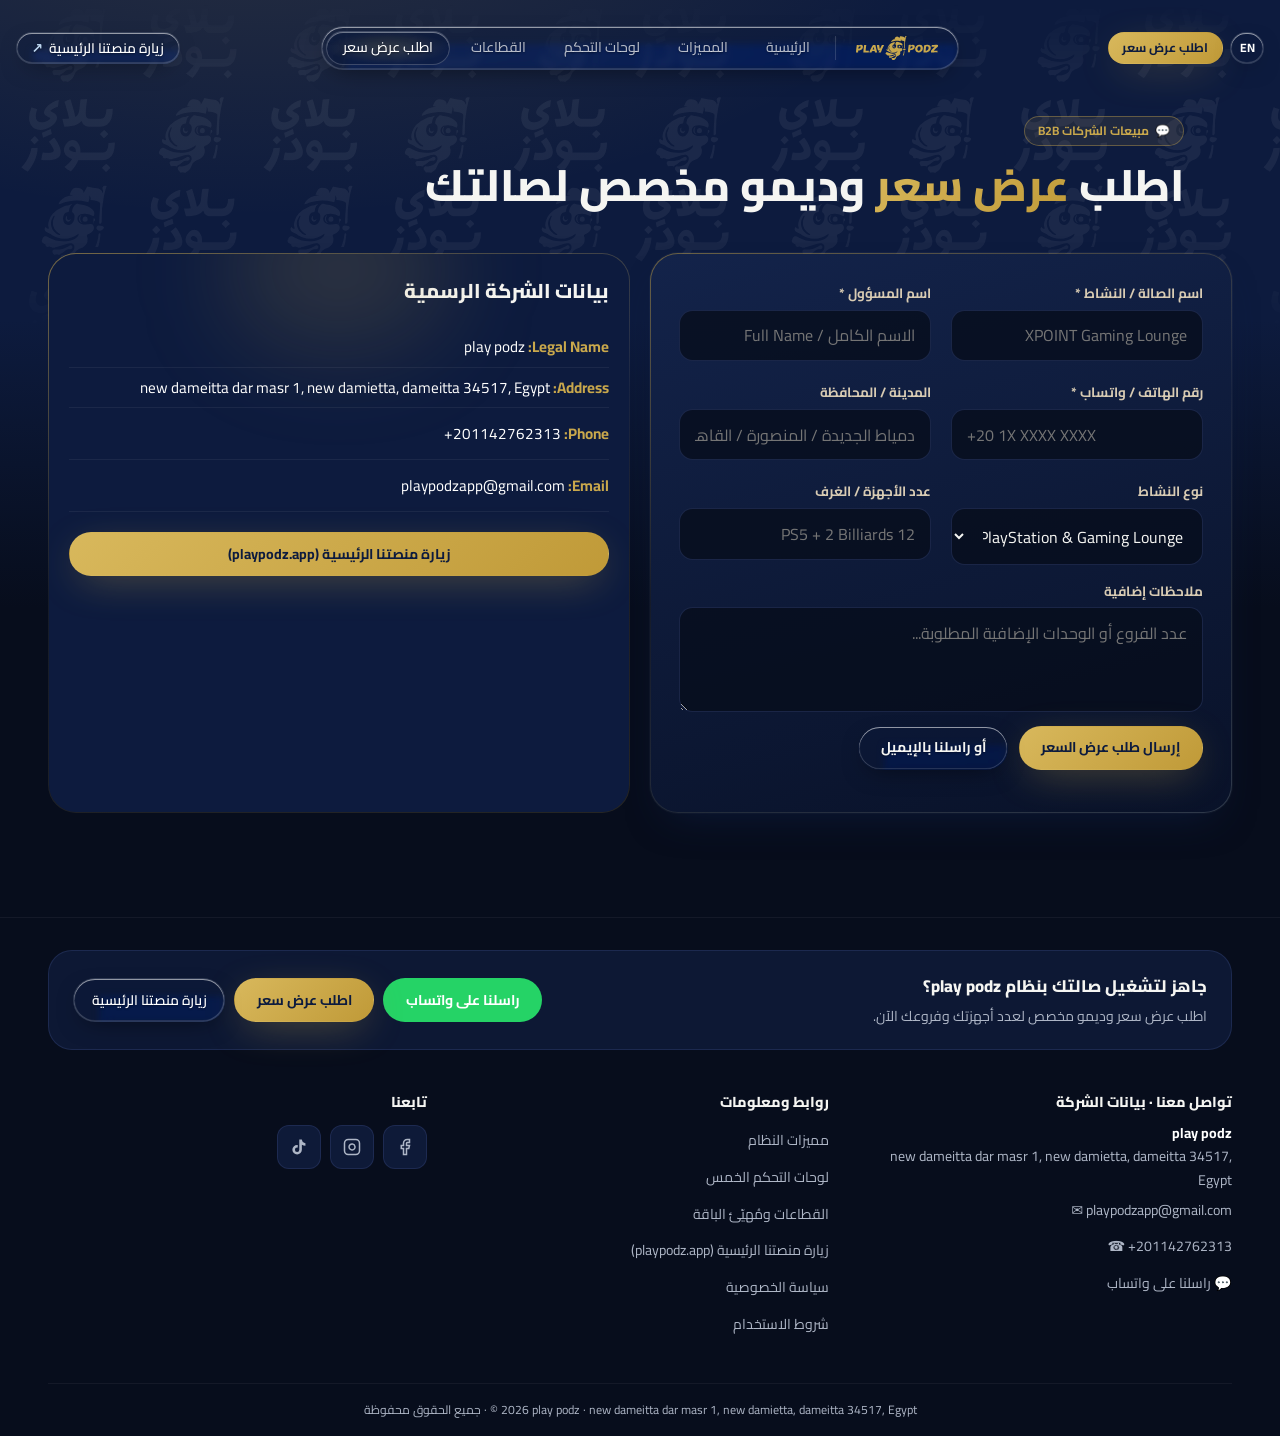
==== contact/index.html @ 7ade6d9e "Initial commit: play podz B2B landing site" ====
<!DOCTYPE html>
<html lang="ar" dir="rtl" data-title-ar="اطلب عرض سعر وتواصل معنا — play podz" data-title-en="Request a Quote & Contact — play podz">
  <head>
    <meta charset="utf-8" />
    <meta name="viewport" content="width=device-width, initial-scale=1" />
    <title>اطلب عرض سعر — play podz | Request a Quote</title>
    <meta name="theme-color" content="#0d1b3e" />
    <link rel="icon" type="image/png" href="../assets/brand/logo-icon.png" />
    <link rel="stylesheet" href="../assets/css/styles.css" />
  </head>
  <body>
    
    <header class="floating-header">
      <div dir="ltr" class="header-bar">
        <div class="header-start">
          <a href="https://playpodz.app/" target="_blank" rel="noopener noreferrer" class="lg header-action-pill">
            <span style="color:#bed7f1">↗</span>
            <span class="header-mobile-only" data-lang="ar">المنصة</span>
            <span class="header-mobile-only" data-lang="en">App</span>
            <span class="header-mobile-hide" data-lang="ar">زيارة منصتنا الرئيسية</span>
            <span class="header-mobile-hide" data-lang="en">Visit Our Main Platform</span>
          </a>
        </div>

        <a href="../" class="header-center-logo" aria-label="play podz home">
          <img src="../assets/brand/logo-centered-gold.svg" alt="play podz" class="logo-morph-box size-top" style="width:auto" />
        </a>

        <nav class="lg header-capsule-nav" dir="rtl" aria-label="Primary Navigation">
          <a href="../" class="header-capsule-logo" aria-label="play podz home">
            <img src="../assets/brand/logo-centered-gold.svg" alt="play podz" style="height:1.5rem;width:auto" />
          </a>
          <span aria-hidden="true" class="header-capsule-divider"></span>
          <a href="../" class="header-nav-item "><span data-lang="ar">الرئيسية</span><span data-lang="en">Overview</span></a>
<a href="../features/" class="header-nav-item "><span data-lang="ar">المميزات</span><span data-lang="en">Features</span></a>
<a href="../panels/" class="header-nav-item "><span data-lang="ar">لوحات التحكم</span><span data-lang="en">Panels</span></a>
<a href="../venues/" class="header-nav-item "><span data-lang="ar">القطاعات</span><span data-lang="en">Venues</span></a>
<a href="../contact/" class="header-nav-item lg-pill is-active"><span data-lang="ar">اطلب عرض سعر</span><span data-lang="en">Request Quote</span></a>
        </nav>

        <div class="header-end">
          <a href="../contact/" class="btn btn-primary" style="height:2rem;padding-inline:0.85rem;font-size:0.78rem;">
            <span class="header-mobile-only" data-lang="ar">عرض سعر</span>
            <span class="header-mobile-only" data-lang="en">Quote</span>
            <span class="header-mobile-hide" data-lang="ar">اطلب عرض سعر</span>
            <span class="header-mobile-hide" data-lang="en">Request a Quote</span>
          </a>
          <div class="lg header-right-capsule">
            <button type="button" class="lang-circle" data-lang-toggle aria-label="Toggle language">EN</button>
          </div>
        </div>
      </div>

      <nav class="tablet-nav-row" aria-label="Tablet Navigation">
        <div class="lg tablet-nav-inner">
          <a href="../" class="header-nav-item "><span data-lang="ar">الرئيسية</span><span data-lang="en">Overview</span></a>
<a href="../features/" class="header-nav-item "><span data-lang="ar">المميزات</span><span data-lang="en">Features</span></a>
<a href="../panels/" class="header-nav-item "><span data-lang="ar">لوحات التحكم</span><span data-lang="en">Panels</span></a>
<a href="../venues/" class="header-nav-item "><span data-lang="ar">القطاعات</span><span data-lang="en">Venues</span></a>
<a href="../contact/" class="header-nav-item lg-pill is-active"><span data-lang="ar">اطلب عرض سعر</span><span data-lang="en">Request Quote</span></a>
        </div>
      </nav>
    </header>
    
    <nav class="phone-tab-bar-wrap" aria-label="Mobile Navigation">
      <div class="lg phone-tab-bar">
        <span aria-hidden="true" class="lg-pill phone-tab-lens" style="width:calc((100% - 0.5rem) / 5);inset-inline-start:calc(0.25rem + (100% - 0.5rem) * 4 / 5);"></span>
        <a href="../" class="phone-tab-link ">
          <span class="phone-tab-icon" aria-hidden="true">🧭</span>
          <span class="phone-tab-label"><span data-lang="ar">الرئيسية</span><span data-lang="en">Overview</span></span>
        </a>
<a href="../features/" class="phone-tab-link ">
          <span class="phone-tab-icon" aria-hidden="true">⚙️</span>
          <span class="phone-tab-label"><span data-lang="ar">المميزات</span><span data-lang="en">Features</span></span>
        </a>
<a href="../panels/" class="phone-tab-link ">
          <span class="phone-tab-icon" aria-hidden="true">🖥️</span>
          <span class="phone-tab-label"><span data-lang="ar">لوحات التحكم</span><span data-lang="en">Panels</span></span>
        </a>
<a href="../venues/" class="phone-tab-link ">
          <span class="phone-tab-icon" aria-hidden="true">🎯</span>
          <span class="phone-tab-label"><span data-lang="ar">القطاعات</span><span data-lang="en">Venues</span></span>
        </a>
<a href="../contact/" class="phone-tab-link is-active">
          <span class="phone-tab-icon" aria-hidden="true">💬</span>
          <span class="phone-tab-label"><span data-lang="ar">اطلب عرض سعر</span><span data-lang="en">Request Quote</span></span>
        </a>
      </div>
    </nav>
    
    <main>
      <section class="hero-section" style="padding-bottom:1.5rem;">
        <div aria-hidden="true" class="hero-pattern-mask">
          <div class="hero-pattern"><div class="hero-pattern__tiles hero-pattern__base"></div></div>
        </div>
        <div class="container" style="position:relative;z-index:2;">
          <span class="kicker-pill"><span>💬</span><span data-lang="ar">مبيعات الشركات B2B</span><span data-lang="en">B2B SALES &amp; DEMOS</span></span>
          <h1 class="section-heading" style="font-size:clamp(1.85rem,4vw,2.75rem);">
            <span data-lang="ar">اطلب <span class="text-gradient">عرض سعر</span> وديمو مخصص لصالتك</span>
            <span data-lang="en">Request a <span class="text-gradient">Custom Quote</span> &amp; Live Demo</span>
          </h1>
        </div>
      </section>

      <section class="steps-section" style="padding-top:1rem;">
        <div class="container">
          <div class="grid-2" style="align-items:start;">
            <div class="os-cockpit-shell">
              <form id="quote-form" class="os-cockpit-inner" style="display:flex;flex-direction:column;gap:0.9rem;">
                <div class="grid-2">
                  <div class="field">
                    <label for="venue"><span data-lang="ar">اسم الصالة / النشاط *</span><span data-lang="en">Venue Name *</span></label>
                    <input id="venue" name="venue" type="text" required placeholder="XPOINT Gaming Lounge" />
                  </div>
                  <div class="field">
                    <label for="name"><span data-lang="ar">اسم المسؤول *</span><span data-lang="en">Contact Name *</span></label>
                    <input id="name" name="name" type="text" required placeholder="الاسم الكامل / Full Name" />
                  </div>
                  <div class="field">
                    <label for="phone"><span data-lang="ar">رقم الهاتف / واتساب *</span><span data-lang="en">Phone / WhatsApp *</span></label>
                    <input id="phone" name="phone" type="tel" dir="ltr" required placeholder="+20 1X XXXX XXXX" />
                  </div>
                  <div class="field">
                    <label for="city"><span data-lang="ar">المدينة / المحافظة</span><span data-lang="en">City</span></label>
                    <input id="city" name="city" type="text" placeholder="دمياط الجديدة / المنصورة / القاهرة" />
                  </div>
                  <div class="field">
                    <label for="venueType"><span data-lang="ar">نوع النشاط</span><span data-lang="en">Venue Type</span></label>
                    <select id="venueType" name="venueType">
                      <option value="PlayStation & Gaming Lounge">PlayStation &amp; Gaming Lounge</option>
                      <option value="Billiards / Snooker / Bowling">Billiards / Snooker / Bowling</option>
                      <option value="Trampoline / Escape Rooms / Laser Tag">Trampoline / Escape Rooms / Laser Tag</option>
                      <option value="Multi-Activity Entertainment Center">Multi-Activity Entertainment Center</option>
                    </select>
                  </div>
                  <div class="field">
                    <label for="stations"><span data-lang="ar">عدد الأجهزة / الغرف</span><span data-lang="en">Stations / Rooms</span></label>
                    <input id="stations" name="stations" type="text" placeholder="12 PS5 + 2 Billiards" />
                  </div>
                </div>
                <div class="field">
                  <label for="notes"><span data-lang="ar">ملاحظات إضافية</span><span data-lang="en">Additional Notes</span></label>
                  <textarea id="notes" name="notes" rows="3" placeholder="عدد الفروع أو الوحدات الإضافية المطلوبة..."></textarea>
                </div>
                <div style="display:flex;flex-wrap:wrap;gap:0.65rem;">
                  <button type="submit" class="btn btn-primary"><span data-lang="ar">إرسال طلب عرض السعر</span><span data-lang="en">Submit Quote Request</span></button>
                  <a href="mailto:playpodzapp@gmail.com?subject=play%20podz%20B2B%20Quote" class="lg btn"><span data-lang="ar">أو راسلنا بالإيميل</span><span data-lang="en">Email Sales</span></a>
                </div>
                <div id="quote-status" style="font-size:0.86rem;color:#bed7f1;" role="status" aria-live="polite"></div>
              </form>
            </div>

            <div class="step-ring-card step-ring-gold">
              <div class="step-inner-card">
                <div class="step-top-blur"></div>
                <h2 style="margin:0 0 0.75rem;font-size:1.25rem;font-weight:800;"><span data-lang="ar">بيانات الشركة الرسمية</span><span data-lang="en">Official Corporate Details</span></h2>
                <ul class="footer-list" style="font-size:0.95rem;">
                  <li style="padding-block:0.45rem;border-bottom:1px solid var(--border-subtle);"><strong style="color:var(--primary)">Legal Name:</strong> <span dir="ltr" style="color:#fff">play podz</span></li>
                  <li style="padding-block:0.45rem;border-bottom:1px solid var(--border-subtle);"><strong style="color:var(--primary)">Address:</strong> <span dir="ltr" style="color:#fff">new dameitta dar masr 1, new damietta, dameitta 34517, Egypt</span></li>
                  <li style="padding-block:0.45rem;border-bottom:1px solid var(--border-subtle);"><strong style="color:var(--primary)">Phone:</strong> <a href="tel:+201142762313" dir="ltr" style="color:#fff">+201142762313</a></li>
                  <li style="padding-block:0.45rem;border-bottom:1px solid var(--border-subtle);"><strong style="color:var(--primary)">Email:</strong> <a href="mailto:playpodzapp@gmail.com" dir="ltr" style="color:#fff">playpodzapp@gmail.com</a></li>
                </ul>
                <div style="margin-top:1.25rem;">
                  <a href="https://playpodz.app/" target="_blank" rel="noopener noreferrer" class="btn btn-primary" style="width:100%;">
                    <span data-lang="ar">زيارة منصتنا الرئيسية (playpodz.app)</span>
                    <span data-lang="en">Visit Our Main Platform</span>
                  </a>
                </div>
              </div>
            </div>
          </div>
        </div>
      </section>
    </main>
    
    <footer class="site-footer">
      <div class="container">
        <div class="footer-contact-band">
          <div>
            <h3 style="margin:0;font-size:1.05rem;font-weight:800;">
              <span data-lang="ar">جاهز لتشغيل صالتك بنظام play podz؟</span>
              <span data-lang="en">Ready to power your venue with play podz?</span>
            </h3>
            <p style="margin:0.25rem 0 0;font-size:0.88rem;color:var(--muted-foreground);">
              <span data-lang="ar">اطلب عرض سعر وديمو مخصص لعدد أجهزتك وفروعك الآن.</span>
              <span data-lang="en">Request a custom B2B quote and live walkthrough for your venue.</span>
            </p>
          </div>
          <div style="display:flex;flex-wrap:wrap;justify-content:center;gap:0.55rem;">
            <a href="https://wa.me/201142762313" target="_blank" rel="noopener noreferrer" class="btn btn-whatsapp">
              <span data-lang="ar">راسلنا على واتساب</span>
              <span data-lang="en">Chat on WhatsApp</span>
            </a>
            <a href="../contact/" class="btn btn-primary">
              <span data-lang="ar">اطلب عرض سعر</span>
              <span data-lang="en">Request a Quote</span>
            </a>
            <a href="https://playpodz.app/" target="_blank" rel="noopener noreferrer" class="lg header-action-pill" style="height:2.75rem;padding-inline:1.1rem;">
              <span data-lang="ar">زيارة منصتنا الرئيسية</span>
              <span data-lang="en">Visit Our Main Platform</span>
            </a>
          </div>
        </div>

        <div class="footer-grid">
          <div class="footer-col-wide">
            <h3 style="margin:0 0 0.5rem;font-size:0.9rem;font-weight:800;">
              <span data-lang="ar">تواصل معنا · بيانات الشركة</span>
              <span data-lang="en">Contact &amp; Legal Info</span>
            </h3>
            <ul class="footer-list">
              <li><strong style="color:#fff">play podz</strong></li>
              <li dir="ltr">new dameitta dar masr 1, new damietta, dameitta 34517, Egypt</li>
              <li><a href="mailto:playpodzapp@gmail.com" dir="ltr">✉ playpodzapp@gmail.com</a></li>
              <li><a href="tel:+201142762313" dir="ltr">☎ +201142762313</a></li>
              <li><a href="https://wa.me/201142762313" target="_blank" rel="noopener noreferrer"><span data-lang="ar">💬 راسلنا على واتساب</span><span data-lang="en">💬 WhatsApp Business</span></a></li>
            </ul>
          </div>

          <div>
            <h3 style="margin:0 0 0.5rem;font-size:0.9rem;font-weight:800;">
              <span data-lang="ar">روابط ومعلومات</span>
              <span data-lang="en">Links &amp; Legal</span>
            </h3>
            <ul class="footer-list">
              <li><a href="../features/"><span data-lang="ar">مميزات النظام</span><span data-lang="en">Platform Features</span></a></li>
              <li><a href="../panels/"><span data-lang="ar">لوحات التحكم الخمس</span><span data-lang="en">The 5 Control Panels</span></a></li>
              <li><a href="../venues/"><span data-lang="ar">القطاعات ومُهيّئ الباقة</span><span data-lang="en">Venues &amp; Configurator</span></a></li>
              <li><a href="https://playpodz.app/" target="_blank" rel="noopener noreferrer"><span data-lang="ar">زيارة منصتنا الرئيسية (playpodz.app)</span><span data-lang="en">Visit Our Main Platform</span></a></li>
              <li><a href="../privacy-policy/"><span data-lang="ar">سياسة الخصوصية</span><span data-lang="en">Privacy Policy</span></a></li>
              <li><a href="../terms-of-service/"><span data-lang="ar">شروط الاستخدام</span><span data-lang="en">Terms of Service</span></a></li>
            </ul>
          </div>

          <div>
            <h3 style="margin:0 0 0.5rem;font-size:0.9rem;font-weight:800;">
              <span data-lang="ar">تابعنا</span>
              <span data-lang="en">Follow Us</span>
            </h3>
            <div style="display:flex;gap:0.55rem;margin-top:0.65rem;">
              <a href="https://www.facebook.com/share/19SYsKV4va/" target="_blank" rel="noopener noreferrer" aria-label="Facebook" class="social-box">
                <svg width="18" height="18" viewBox="0 0 24 24" fill="none" stroke="currentColor" stroke-width="2"><path d="M18 2h-3a5 5 0 0 0-5 5v3H7v4h3v8h4v-8h3l1-4h-4V7a1 1 0 0 1 1-1h3z"/></svg>
              </a>
              <a href="https://www.instagram.com/playpodzeg?igsi=aWpud2Ewazcwa2ph" target="_blank" rel="noopener noreferrer" aria-label="Instagram" class="social-box">
                <svg width="18" height="18" viewBox="0 0 24 24" fill="none" stroke="currentColor" stroke-width="2"><rect width="20" height="20" x="2" y="2" rx="5" ry="5"/><path d="M16 11.37A4 4 0 1 1 12.63 8 4 4 0 0 1 16 11.37z"/><line x1="17.5" x2="17.51" y1="6.5" y2="6.5"/></svg>
              </a>
              <a href="https://www.tiktok.com/@play.podz?_r=1&_t=ZS-98BwswoCIib" target="_blank" rel="noopener noreferrer" aria-label="TikTok" class="social-box">
                <svg width="18" height="18" viewBox="0 0 24 24" fill="currentColor"><path d="M19.59 6.69a4.83 4.83 0 0 1-3.77-4.25V2h-3.45v13.67a2.89 2.89 0 1 1-2.89-2.89c.3 0 .58.05.85.13V9.4a6.33 6.33 0 0 0-.85-.06 6.34 6.34 0 1 0 6.34 6.34V8.86a8.16 8.16 0 0 0 4.77 1.52v-3.45a4.85 4.85 0 0 1-1-.24z"/></svg>
              </a>
            </div>
          </div>
        </div>

        <div class="footer-copy">
          <bdi dir="ltr">© 2026 play podz · new dameitta dar masr 1, new damietta, dameitta 34517, Egypt</bdi> ·
          <span data-lang="ar">جميع الحقوق محفوظة</span><span data-lang="en">All rights reserved</span>
        </div>
      </div>
    </footer>
    
    <script src="../assets/js/main.js"></script>
  </body>
</html>
---- assets/css/styles.css ----
@font-face {
  font-family: "Cairo";
  src: url("../fonts/Cairo-Variable.ttf") format("truetype-variations"),
       url("../fonts/Cairo-Variable.ttf") format("truetype");
  font-weight: 200 1000;
  font-style: normal;
  font-display: swap;
}

:root {
  --radius: 0.875rem;
  --background: #0d1b3e;
  --foreground: #f5f5f2;
  --card: #15244c;
  --card-foreground: #f5f5f2;
  --popover: #112040;
  --primary: #c9a84c;
  --primary-foreground: #0d1b3e;
  --primary-glow: #e0c578;
  --secondary: #1c2e58;
  --muted: #17274f;
  --muted-foreground: #aeb6c6;
  --success: #22c55e;
  --warning: #f59e0b;
  --danger: #ef4444;
  --whatsapp: #25d366;
  --border: rgba(42, 58, 102, 0.55);
  --border-subtle: rgba(255, 255, 255, 0.06);
  --brand-beige: #d8cbb3;
  --brand-slate: #5b6475;
  --brand-sky: #bed7f1;
  --page-black: #070d1c;
  --brand-navy: #0d1b3e;
  --glass-blur: 8px;
  --header-h: 64px;

  --page-glow: radial-gradient(1200px 600px at 20% -10%, rgba(201, 168, 76, 0.16), transparent 60%);
  --page-glow-phone: radial-gradient(700px 400px at 20% -10%, rgba(201, 168, 76, 0.16), transparent 60%);
  --gradient-hero: var(--page-glow),
                   linear-gradient(180deg, var(--brand-navy) 0, var(--brand-navy) 20rem, var(--page-black) 38rem);
  --gradient-hero-phone: var(--page-glow-phone),
                         linear-gradient(180deg, var(--brand-navy) 0, var(--brand-navy) 14rem, var(--page-black) 28rem);
  --gradient-primary: linear-gradient(135deg, #d8b85c, #c09a38);
  --gradient-card: linear-gradient(160deg, rgba(21, 36, 76, 0.85), rgba(14, 27, 62, 0.85));
  --shadow-glow: 0 10px 40px -10px rgba(201, 168, 76, 0.45);
  --shadow-card: 0 8px 30px -12px rgba(4, 8, 20, 0.6);
  --shadow-card-soft: 0 18px 40px -20px rgba(13, 27, 62, 0.95), 0 0 0 1px rgba(255, 255, 255, 0.04);
}

@media (min-width: 768px) {
  :root {
    --header-h: 150px;
  }
}

@media (min-width: 1280px) {
  :root {
    --header-h: 88px;
  }
}

*, *::before, *::after {
  box-sizing: border-box;
}

html {
  scroll-behavior: smooth;
  scroll-padding-top: calc(var(--header-h) + 16px);
  background-color: var(--page-black);
  color: var(--foreground);
  font-family: "Cairo", "Space Grotesk", ui-sans-serif, system-ui, sans-serif;
  font-variation-settings: "slnt" 0;
  font-synthesis: weight;
  -webkit-font-smoothing: antialiased;
}

body {
  margin: 0;
  min-height: 100vh;
  background: var(--gradient-hero);
  background-color: var(--page-black);
  background-repeat: no-repeat;
  color: var(--foreground);
  line-height: 1.65;
  overflow-x: hidden;
  padding-bottom: calc(5.5rem + env(safe-area-inset-bottom, 0px));
}

body.has-home-bg {
  background: var(--page-black);
}

@media (max-width: 767px) {
  body:not(.has-home-bg) {
    background: var(--gradient-hero-phone);
    background-color: var(--page-black);
    background-repeat: no-repeat;
  }
}

@media (min-width: 768px) {
  body {
    padding-bottom: 0;
  }
}

/* Exact Home Page Navy -> Obsidian Fade (from .home-page-bg in styles.css) */
.home-page-bg {
  background:
    var(--page-glow),
    linear-gradient(
      180deg,
      var(--brand-navy) 0,
      var(--brand-navy) var(--fade-start, 36rem),
      var(--page-black) calc(var(--fade-start, 36rem) + 16rem)
    );
  background-repeat: no-repeat;
}

@media (max-width: 767px) {
  .home-page-bg {
    background:
      var(--page-glow-phone),
      linear-gradient(
        180deg,
        var(--brand-navy) 0,
        var(--brand-navy) var(--fade-start, 28rem),
        var(--page-black) calc(var(--fade-start, 28rem) + 12rem)
      );
    background-repeat: no-repeat;
  }
}

img {
  max-width: 100%;
  display: block;
}

a {
  color: inherit;
  text-decoration: none;
}

button, input, select, textarea {
  font: inherit;
  color: inherit;
}

html[lang="ar"] [data-lang="en"],
html[lang="en"] [data-lang="ar"] {
  display: none !important;
}

.container {
  width: 100%;
  max-width: 80rem;
  margin-inline: auto;
  padding-inline: 1.25rem;
}

@media (min-width: 768px) {
  .container {
    padding-inline: 3rem;
  }
}

/* ── Exact Liquid Glass (.lg, .glass, .lg-refract, .lg-pill, .lg-soft) ── */
.lg,
.glass {
  background-color: rgb(13 27 62 / 0.34);
  -webkit-backdrop-filter: blur(var(--glass-blur)) saturate(190%) brightness(1.06);
  backdrop-filter: blur(var(--glass-blur)) saturate(190%) brightness(1.06);
  border: 1px solid rgb(255 255 255 / 0.14);
  box-shadow:
    inset 0 1px 0.5px rgb(255 255 255 / 0.55),
    inset 0 -1px 0.5px rgb(255 255 255 / 0.12),
    inset 1px 0 0.5px rgb(255 255 255 / 0.1),
    inset -1px 0 0.5px rgb(255 255 255 / 0.1),
    0 8px 24px -10px rgb(0 0 0 / 0.55);
  text-shadow: 0 1px 2px rgb(0 0 0 / 0.35);
}

.lg-refract {
  -webkit-backdrop-filter: var(--lg-refract) blur(3px) saturate(190%) brightness(1.06);
  backdrop-filter: var(--lg-refract) blur(3px) saturate(190%) brightness(1.06);
}

.lg-pill {
  background-color: rgb(255 255 255 / 0.1);
  background-image: radial-gradient(closest-side, rgb(201 168 76 / 0.22), transparent);
  border: 1px solid rgb(255 255 255 / 0.18);
  box-shadow:
    inset 0 1px 0 rgb(255 255 255 / 0.3),
    0 4px 14px -6px rgb(0 0 0 / 0.5);
}

.lg .lg-pill {
  background-color: rgb(13 27 62 / 0.6);
  background-image: radial-gradient(closest-side, rgb(201 168 76 / 0.2), transparent);
  border-color: rgb(255 255 255 / 0.2);
  box-shadow: inset 0 1px 0.5px rgb(255 255 255 / 0.4);
}

.lg-soft {
  background-color: rgb(255 255 255 / 0.05);
  background-image: linear-gradient(180deg, rgb(255 255 255 / 0.09), rgb(255 255 255 / 0.015));
  border: 1px solid rgb(255 255 255 / 0.13);
  box-shadow:
    inset 0 1px 0 rgb(255 255 255 / 0.2),
    0 6px 18px -12px rgb(0 0 0 / 0.7);
}

.text-gradient {
  background: var(--gradient-primary);
  -webkit-background-clip: text;
  background-clip: text;
  color: transparent;
}

/* ── Floating Header (identical to Header.tsx) ────────────────────────── */
.floating-header {
  position: fixed;
  top: 0;
  inset-inline: 0;
  z-index: 40;
  pointer-events: none;
}

.header-bar {
  pointer-events: auto;
  position: relative;
  display: grid;
  grid-template-columns: minmax(0, 1fr) auto minmax(0, 1fr);
  align-items: center;
  gap: 0.5rem;
  height: 4rem;
  max-width: 80rem;
  margin-inline: auto;
  padding-inline: 0.75rem;
}

@media (min-width: 768px) {
  .header-bar {
    height: 5rem;
    padding-top: 1rem;
    padding-inline: 1rem;
  }
}

.header-start {
  display: flex;
  align-items: center;
  justify-content: flex-start;
  min-width: 0;
}

.header-end {
  display: flex;
  align-items: center;
  justify-content: flex-end;
  gap: 0.45rem;
}

.header-action-pill {
  display: inline-flex;
  height: 2rem;
  align-items: center;
  justify-content: center;
  gap: 0.4rem;
  border-radius: 9999px;
  padding-inline: 0.75rem;
  font-size: 0.8rem;
  font-weight: 600;
  color: #fff;
  white-space: nowrap;
  transition: transform 0.15s ease;
}

@media (min-width: 640px) {
  .header-action-pill {
    font-size: 0.86rem;
    padding-inline: 0.9rem;
  }
}

.header-action-pill:active {
  transform: scale(0.95);
}

.header-mobile-hide {
  display: none;
}

@media (min-width: 640px) {
  .header-mobile-hide {
    display: inline;
  }
}

.header-mobile-only {
  display: inline;
}

@media (min-width: 640px) {
  .header-mobile-only {
    display: none;
  }
}

.header-center-logo {
  display: flex;
  align-items: center;
  justify-content: center;
}

@media (min-width: 1280px) {
  .header-center-logo {
    display: none;
  }
}

.header-capsule-nav {
  display: none;
  height: 2.75rem;
  align-items: center;
  gap: 0.25rem;
  border-radius: 9999px;
  padding: 0.25rem;
}

@media (min-width: 1280px) {
  .header-capsule-nav {
    display: flex;
  }
}

.header-capsule-logo {
  display: flex;
  height: 100%;
  flex-shrink: 0;
  align-items: center;
  padding-inline-start: 1rem;
  padding-inline-end: 0.75rem;
}

.header-capsule-divider {
  margin-inline: 0.25rem;
  height: 1.5rem;
  width: 1px;
  flex-shrink: 0;
  background: rgba(255, 255, 255, 0.15);
}

.header-nav-item {
  display: flex;
  height: 100%;
  flex-shrink: 0;
  align-items: center;
  border-radius: 9999px;
  border: 1px solid transparent;
  padding-inline: 1rem;
  font-size: 0.875rem;
  font-weight: 500;
  color: rgba(255, 255, 255, 0.7);
  transition: color 0.15s ease, background-color 0.15s ease;
}

.header-nav-item:hover {
  color: #fff;
}

.header-nav-item.is-active {
  color: #fff;
}

.header-right-capsule {
  display: inline-flex;
  height: 2rem;
  align-items: center;
  border-radius: 9999px;
}

.lang-circle {
  display: grid;
  height: 2rem;
  width: 2rem;
  place-items: center;
  border-radius: 9999px;
  font-size: 0.75rem;
  font-weight: 700;
  color: #fff;
  background: transparent;
  border: none;
  cursor: pointer;
  transition: transform 0.15s ease;
}

.lang-circle:active {
  transform: scale(0.95);
}

/* Tablet Secondary Nav Row (768px - 1279px) */
.tablet-nav-row {
  pointer-events: none;
  position: relative;
  max-width: 80rem;
  margin-inline: auto;
  margin-top: 0.75rem;
  display: none;
  overflow-x: auto;
  scrollbar-width: none;
}

.tablet-nav-row::-webkit-scrollbar {
  display: none;
}

@media (min-width: 768px) and (max-width: 1279px) {
  .tablet-nav-row {
    display: block;
  }
}

.tablet-nav-inner {
  pointer-events: auto;
  margin-inline: auto;
  display: flex;
  height: 2.75rem;
  width: max-content;
  align-items: center;
  gap: 0.25rem;
  border-radius: 9999px;
  padding: 0.25rem;
}

/* Header Logo Morph Halves (HeaderLogo.tsx) */
.logo-morph-box {
  position: relative;
  display: inline-block;
  aspect-ratio: 100.53 / 29.76;
  filter: drop-shadow(0 2px 10px rgba(0, 0, 0, 0.55));
}

.logo-morph-box.size-top {
  height: 2.5rem;
  width: auto;
}

@media (min-width: 640px) {
  .logo-morph-box.size-top {
    height: 2.75rem;
  }
}

@media (min-width: 768px) {
  .logo-morph-box.size-top {
    height: 3rem;
  }
}

.logo-morph-box.size-cap {
  height: 1.5rem;
  width: auto;
}

.logo-half {
  position: absolute;
  inset: 0;
  height: 100%;
  width: 100%;
  transform-origin: top left;
}

.logo-half-play {
  clip-path: inset(0 64.8% 0 0);
}

.logo-half-podz {
  clip-path: inset(0 0 0 62.4%);
}

/* ── Exact Hero Section + Plain Pattern + Octopus (index.tsx + HeroPattern.tsx) ── */
.hero-section {
  position: relative;
  overflow-x: clip;
  padding-inline: 1.25rem;
  padding-top: calc(var(--header-h) + 1.5rem);
  padding-bottom: 2.25rem;
  display: flex;
  align-items: center;
}

@media (min-width: 768px) {
  .hero-section {
    padding-inline: 3rem;
    padding-top: calc(var(--header-h) + 2.25rem);
    padding-bottom: 3rem;
  }
}

.hero-pattern-mask {
  pointer-events: none;
  position: absolute;
  inset-inline: 0;
  top: 0;
  bottom: -6rem;
  -webkit-mask-image: linear-gradient(to bottom, transparent 0, black 90px, black 70%, transparent 100%);
  mask-image: linear-gradient(to bottom, transparent 0, black 90px, black 70%, transparent 100%);
}

.hero-pattern {
  position: absolute;
  inset: 0;
  overflow: hidden;
  --tile-w: 560px;
  --tile-h: 270px;
  --tile: url("../brand/pattern-tile-en.svg");
}

html[dir="rtl"] .hero-pattern {
  --tile: url("../brand/pattern-tile-ar.svg");
}

@media (min-width: 768px) {
  .hero-pattern {
    --tile-w: 750px;
    --tile-h: 361px;
  }
}

.hero-pattern__tiles {
  position: absolute;
  top: 0;
  left: 0;
  width: calc(100% + var(--tile-w));
  height: calc(100% + var(--tile-h));
  -webkit-mask-image: var(--tile);
  mask-image: var(--tile);
  -webkit-mask-size: var(--tile-w) var(--tile-h);
  mask-size: var(--tile-w) var(--tile-h);
  -webkit-mask-repeat: repeat;
  mask-repeat: repeat;
  will-change: transform;
  animation: hero-pattern-drift 140s linear infinite;
}

/* Exact match to `HeroPattern plain`: soft off-white #f5f5f2 at 0.06 opacity, NO gold blotch */
.hero-pattern__base {
  background-color: #f5f5f2;
  opacity: 0.06;
}

@keyframes hero-pattern-drift {
  from { transform: translate3d(calc(var(--tile-w) * -1), calc(var(--tile-h) * -1), 0); }
  to { transform: translate3d(0, 0, 0); }
}

.hero-center-stack {
  position: relative;
  z-index: 10;
  margin-inline: auto;
  display: flex;
  width: 100%;
  max-width: 36rem;
  flex-direction: column;
  align-items: center;
  text-align: center;
}

.hero-octopus-box {
  width: 6rem;
  aspect-ratio: 1053 / 1224;
}

@media (min-width: 768px) {
  .hero-octopus-box {
    width: 8rem;
  }
}

.octo-bob {
  animation: octo-bob 3.4s ease-in-out infinite;
}

.octo-flying {
  position: fixed;
  left: 0;
  top: 0;
  z-index: 39;
  transform-origin: top left;
  pointer-events: none;
  animation: octo-in 0.6s ease-out both;
}

@keyframes octo-bob {
  50% { transform: translateY(-6%) rotate(-3deg); }
}

@keyframes octo-in {
  from { opacity: 0; }
}

.hero-today-lead {
  margin: 1rem 0 0;
  font-size: 1.75rem;
  font-weight: 800;
  line-height: 1.25;
}

@media (min-width: 768px) {
  .hero-today-lead {
    font-size: 2.25rem;
  }
}

/* HeroGames Rotating Word */
.hero-games-wrap {
  display: flex;
  flex-direction: column;
  align-items: center;
  width: 100%;
}

.hero-games-window {
  position: relative;
  height: 88px;
  width: 100%;
  overflow: hidden;
}

@media (min-width: 768px) {
  .hero-games-window {
    height: 120px;
  }
}

.hero-games-word {
  margin: 0;
  white-space: nowrap;
  font-size: 44px;
  font-weight: 900;
  line-height: 88px;
}

@media (min-width: 768px) {
  .hero-games-word {
    font-size: 60px;
    line-height: 120px;
  }
}

.hero-games-bar {
  display: block;
  height: 5px;
  border-radius: 9999px;
}

.hero-games-dots {
  margin-top: 0.75rem;
  display: flex;
  gap: 0.375rem;
}

.hero-games-dot {
  display: block;
  height: 0.375rem;
  border-radius: 9999px;
  transition: width 0.4s ease, background-color 0.4s ease;
}

.hero-h1 {
  margin: 1.5rem 0 0;
  font-size: 1.25rem;
  font-weight: 800;
}

@media (min-width: 768px) {
  .hero-h1 {
    font-size: 1.5rem;
  }
}

.hero-tagline-en {
  margin: 0.125rem 0 0;
  font-size: 11px;
  font-weight: 700;
  letter-spacing: 0.2em;
  color: var(--primary);
}

.hero-sub-copy {
  margin: 0.625rem 0 0;
  max-width: 28rem;
  font-size: 0.92rem;
  line-height: 1.75;
  color: rgba(255, 255, 255, 0.8);
}

@media (min-width: 768px) {
  .hero-sub-copy {
    font-size: 1rem;
  }
}

.hero-sub-hl {
  white-space: nowrap;
  font-weight: 700;
  color: var(--primary);
}

.live-status-line {
  margin: 0.75rem 0 0;
  display: inline-flex;
  align-items: center;
  gap: 0.5rem;
  font-size: 0.75rem;
  font-weight: 600;
  color: var(--brand-sky);
}

.live-dot {
  width: 8px;
  height: 8px;
  flex: none;
  border-radius: 9999px;
  background: #bed7f1;
  animation: live-dot 1.6s ease-out infinite;
}

@keyframes live-dot {
  from { box-shadow: 0 0 0 0 rgb(190 215 241 / 0.6); }
  to { box-shadow: 0 0 0 9px rgb(190 215 241 / 0); }
}

.hero-cta-row {
  margin-top: 1.4rem;
  display: flex;
  flex-wrap: wrap;
  justify-content: center;
  gap: 0.6rem;
}

/* Buttons */
.btn {
  display: inline-flex;
  align-items: center;
  justify-content: center;
  gap: 0.5rem;
  height: 2.75rem;
  padding-inline: 1.35rem;
  border-radius: 9999px;
  font-size: 0.88rem;
  font-weight: 700;
  border: 1px solid transparent;
  cursor: pointer;
  transition: transform 0.15s ease, filter 0.15s ease, box-shadow 0.15s ease;
  white-space: nowrap;
}

.btn:active {
  transform: scale(0.96);
}

.btn-primary {
  background-image: var(--gradient-primary);
  color: var(--primary-foreground);
  box-shadow: var(--shadow-glow);
}

.btn-primary:hover {
  filter: brightness(1.06);
}

.btn-whatsapp {
  background: #25d366;
  color: #fff;
  font-weight: 700;
}

.btn-whatsapp:hover {
  filter: brightness(1.06);
}

/* Scroll Reveal Animation */
.reveal {
  opacity: 0;
  transform: translateY(24px);
  transition: opacity 0.55s ease, transform 0.55s ease;
}

.reveal.is-visible {
  opacity: 1;
  transform: translateY(0);
}

/* ── Sections & Interactive OS Cockpit ─────────────────────────────────── */
.steps-section {
  position: relative;
  padding-block: 2.5rem 3.5rem;
}

.steps-glow {
  pointer-events: none;
  position: absolute;
  inset-inline: 0;
  top: 2.5rem;
  margin-inline: auto;
  height: 16rem;
  max-width: 56rem;
  border-radius: 9999px;
  opacity: 0.6;
  filter: blur(64px);
  background: radial-gradient(closest-side, rgba(201,168,76,0.18), rgba(190,215,241,0.08), transparent);
}

.kicker-pill {
  display: inline-flex;
  align-items: center;
  gap: 0.4rem;
  border-radius: 9999px;
  border: 1px solid rgba(201, 168, 76, 0.4);
  background: rgba(201, 168, 76, 0.1);
  padding: 0.25rem 0.8rem;
  font-size: 0.76rem;
  font-weight: 700;
  color: var(--primary);
}

.section-heading {
  margin: 0.75rem 0 0;
  font-size: clamp(1.45rem, 3.2vw, 2.1rem);
  font-weight: 800;
  line-height: 1.25;
}

.section-sub {
  margin: 0.35rem 0 0;
  font-size: 0.92rem;
  color: rgba(190, 215, 241, 0.82);
}

.steps-grid {
  margin-top: 1.75rem;
  display: grid;
  grid-template-columns: 1fr;
  gap: 1rem;
  list-style: none;
  padding: 0;
}

@media (min-width: 640px) {
  .steps-grid { grid-template-columns: repeat(2, 1fr); }
}

@media (min-width: 1024px) {
  .steps-grid { grid-template-columns: repeat(4, 1fr); }
}

.step-ring-card {
  height: 100%;
  border-radius: 28px;
  padding: 1px;
  transition: transform 0.3s ease;
}

.step-ring-card:hover {
  transform: translateY(-6px);
}

.step-ring-gold {
  background: linear-gradient(160deg, rgba(201,168,76,0.55), rgba(255,255,255,0.06) 45%, rgba(201,168,76,0.16));
  --glow: rgba(201,168,76,0.55);
  --soft: rgba(201,168,76,0.16);
  --hex: #C9A84C;
}

.step-ring-sky {
  background: linear-gradient(160deg, rgba(190,215,241,0.5), rgba(255,255,255,0.06) 45%, rgba(190,215,241,0.14));
  --glow: rgba(190,215,241,0.5);
  --soft: rgba(190,215,241,0.14);
  --hex: #BED7F1;
}

.step-ring-sand {
  background: linear-gradient(160deg, rgba(216,203,179,0.5), rgba(255,255,255,0.06) 45%, rgba(216,203,179,0.14));
  --glow: rgba(216,203,179,0.5);
  --soft: rgba(216,203,179,0.14);
  --hex: #D8CBB3;
}

.step-inner-card {
  position: relative;
  display: flex;
  height: 100%;
  flex-direction: column;
  overflow: hidden;
  border-radius: 27px;
  background: #0d1b3e;
  padding: 1.25rem;
  transition: box-shadow 0.3s ease;
}

.step-ring-card:hover .step-inner-card {
  box-shadow: 0 18px 50px -12px var(--glow);
}

.step-top-blur {
  pointer-events: none;
  position: absolute;
  inset-inline: 0;
  top: -4rem;
  margin-inline: auto;
  height: 10rem;
  width: 14rem;
  border-radius: 9999px;
  filter: blur(48px);
  background: var(--soft);
}

.step-scene {
  position: relative;
  height: 10rem;
  flex-shrink: 0;
  overflow: hidden;
  border-radius: 1rem;
  border: 1px solid rgba(255, 255, 255, 0.06);
  background: linear-gradient(180deg, #16295a, #0f2048);
}

.step-title-row {
  position: relative;
  margin-top: 1.25rem;
  display: flex;
  align-items: center;
  gap: 0.75rem;
}

.step-num-badge {
  display: grid;
  height: 2.25rem;
  width: 2.25rem;
  flex-shrink: 0;
  place-items: center;
  border-radius: 9999px;
  font-size: 0.875rem;
  font-weight: 900;
  color: #0d1b3e;
  background: var(--hex);
}

.step-title {
  margin: 0;
  font-size: 1.08rem;
  font-weight: 800;
  line-height: 1.25;
  color: #fff;
}

.step-desc {
  position: relative;
  margin: 0.65rem 0 0;
  font-size: 0.875rem;
  line-height: 1.65;
  color: rgba(216, 230, 245, 0.8);
}

/* Scene Animations */
.scene-dots-bg {
  position: absolute;
  inset: 0;
  opacity: 0.4;
  background-image: radial-gradient(rgba(190, 215, 241, 0.35) 1px, transparent 1px);
  background-size: 14px 14px;
}

.scene-pin-bounce {
  animation: mapPinBounce 1.8s ease-in-out infinite;
}

@keyframes mapPinBounce {
  0%, 100% { transform: translateY(0); }
  50% { transform: translateY(-5px); }
}

.scene-wa-toast {
  background: #fff;
  color: #0d1b3e;
  border-radius: 0.75rem;
  padding: 0.5rem 0.65rem;
  display: flex;
  align-items: center;
  gap: 0.5rem;
  box-shadow: 0 10px 24px rgba(0, 0, 0, 0.35);
  animation: waFloatCard 3.6s ease-in-out infinite;
}

@keyframes waFloatCard {
  0%, 100% { transform: translateY(8px); opacity: 0.25; }
  20%, 80% { transform: translateY(0); opacity: 1; }
}

.qr-frame {
  position: relative;
  width: 6.6rem;
  height: 6.6rem;
}

.qr-corner {
  position: absolute;
  width: 1.15rem;
  height: 1.15rem;
  border-color: #d8cbb3;
  border-style: solid;
  border-width: 0;
}

.qr-corner.tl { top: 0; left: 0; border-top-width: 2px; border-left-width: 2px; border-top-left-radius: 0.5rem; }
.qr-corner.tr { top: 0; right: 0; border-top-width: 2px; border-right-width: 2px; border-top-right-radius: 0.5rem; }
.qr-corner.bl { bottom: 0; left: 0; border-bottom-width: 2px; border-left-width: 2px; border-bottom-left-radius: 0.5rem; }
.qr-corner.br { bottom: 0; right: 0; border-bottom-width: 2px; border-right-width: 2px; border-bottom-right-radius: 0.5rem; }

.qr-img {
  position: absolute;
  inset: 0.55rem;
  width: 5.5rem;
  height: 5.5rem;
  border-radius: 0.4rem;
  background: #f5f5f2;
  padding: 0.25rem;
}

.qr-laser {
  position: absolute;
  inset-inline: 0.25rem;
  height: 2px;
  border-radius: 9999px;
  background: #d8cbb3;
  box-shadow: 0 0 12px 2px rgba(216, 203, 179, 0.75);
  animation: qrScanBeam 2.4s ease-in-out infinite;
}

@keyframes qrScanBeam {
  0%, 100% { top: 12%; }
  50% { top: 86%; }
}

.float-badge-anim {
  animation: pointsBadgeFloat 2.4s ease-in-out infinite;
}

@keyframes pointsBadgeFloat {
  0%, 100% { transform: translateY(4px); opacity: 0.65; }
  50% { transform: translateY(-4px); opacity: 1; }
}

/* ── LoungeCard / CoverPlaceholder / CardPhotoFade Family Cards ──────── */
.cover-placeholder {
  position: relative;
  overflow: hidden;
  background: linear-gradient(160deg, #22376b, #101c3f);
}

.cover-placeholder::before {
  content: "";
  position: absolute;
  inset: 0;
  background: #f5f5f2;
  opacity: 0.045;
  -webkit-mask: url("../brand/pattern-tile-en.svg") 0 0 / 480px auto repeat;
  mask: url("../brand/pattern-tile-en.svg") 0 0 / 480px auto repeat;
}

html[dir="rtl"] .cover-placeholder::before {
  -webkit-mask-image: url("../brand/pattern-tile-ar.svg");
  mask-image: url("../brand/pattern-tile-ar.svg");
}

.card-photo-fade {
  pointer-events: none;
  position: absolute;
  inset-inline: 0;
  bottom: 0;
  height: 45%;
  background: linear-gradient(
    to bottom,
    rgba(7, 13, 28, 0) 0%,
    rgba(7, 13, 28, 0.03) 14%,
    rgba(7, 13, 28, 0.1) 28%,
    rgba(7, 13, 28, 0.22) 42%,
    rgba(7, 13, 28, 0.4) 56%,
    rgba(7, 13, 28, 0.6) 69%,
    rgba(7, 13, 28, 0.78) 80%,
    rgba(7, 13, 28, 0.91) 89%,
    rgba(7, 13, 28, 0.98) 96%,
    #070d1c 100%
  );
}

.family-card {
  position: relative;
  display: flex;
  flex-direction: column;
  overflow: hidden;
  border-radius: 26px;
  background: #070d1c;
  box-shadow: var(--shadow-card-soft);
  transition: transform 0.25s ease, box-shadow 0.25s ease;
}

.family-card:hover {
  transform: translateY(-4px);
  box-shadow: var(--shadow-glow);
}

.family-card-cover {
  position: relative;
  height: 165px;
  display: flex;
  align-items: center;
  justify-content: center;
  padding: 1.25rem;
}

.family-card-top-pills {
  position: absolute;
  inset-inline-start: 0.85rem;
  top: 0.85rem;
  z-index: 2;
  display: flex;
  gap: 0.4rem;
}

.dark-status-chip {
  display: inline-flex;
  height: 1.75rem;
  align-items: center;
  gap: 0.35rem;
  border-radius: 9999px;
  background: rgba(7, 13, 28, 0.82);
  padding-inline: 0.7rem;
  font-size: 0.74rem;
  font-weight: 700;
  color: #fff;
}

.family-card-body {
  position: relative;
  z-index: 2;
  display: flex;
  flex: 1;
  flex-direction: column;
  justify-content: space-between;
  padding: 0.25rem 1.25rem 1.25rem;
}

.availability-shell {
  margin-top: 1rem;
  display: flex;
  height: 46px;
  align-items: center;
  gap: 0.65rem;
  border-radius: 1rem;
  background: rgba(19, 34, 74, 0.9);
  padding-inline: 0.85rem;
}

.availability-badge {
  display: grid;
  height: 34px;
  min-width: 34px;
  place-items: center;
  border-radius: 11px;
  padding-inline: 0.5rem;
  font-size: 0.95rem;
  font-weight: 900;
  background: rgba(201, 168, 76, 0.2);
  color: var(--primary);
}

.availability-badge.green {
  background: rgba(34, 197, 94, 0.16);
  color: #4ade80;
}

.availability-badge.sky {
  background: rgba(190, 215, 241, 0.16);
  color: var(--brand-sky);
}

/* ── Chip Rail & Interactive OS Showcase ─────────────────────────────── */
.chip-rail {
  display: flex;
  flex-wrap: wrap;
  gap: 0.45rem;
  margin-bottom: 1.25rem;
}

.chip-btn {
  display: inline-flex;
  height: 2.25rem;
  align-items: center;
  gap: 0.45rem;
  border-radius: 9999px;
  border: 1px solid transparent;
  background: var(--card);
  padding-inline: 0.95rem;
  font-size: 0.82rem;
  font-weight: 700;
  color: rgba(255, 255, 255, 0.76);
  cursor: pointer;
  transition: all 0.15s ease;
}

.chip-btn:hover {
  color: #fff;
}

.chip-btn.is-active {
  background-color: rgba(255, 255, 255, 0.1);
  background-image: radial-gradient(closest-side, rgba(201, 168, 76, 0.24), transparent);
  border-color: rgba(255, 255, 255, 0.2);
  color: var(--primary);
  box-shadow: inset 0 1px 0 rgba(255, 255, 255, 0.3);
}

.os-cockpit-shell {
  border-radius: 28px;
  padding: 1px;
  background: linear-gradient(160deg, rgba(201, 168, 76, 0.5), rgba(255, 255, 255, 0.06) 45%, rgba(190, 215, 241, 0.22));
  box-shadow: var(--shadow-card-soft);
}

.os-cockpit-inner {
  border-radius: 27px;
  background: linear-gradient(165deg, #13234a, #091229);
  padding: 1.25rem;
}

@media (min-width: 768px) {
  .os-cockpit-inner {
    padding: 1.75rem;
  }
}

.os-panel {
  display: none;
}

.os-panel.is-active {
  display: block;
  animation: fadeSlide 0.25s ease;
}

@keyframes fadeSlide {
  from { opacity: 0; transform: translateY(6px); }
  to { opacity: 1; transform: translateY(0); }
}

.grid-2 {
  display: grid;
  grid-template-columns: 1fr;
  gap: 1.25rem;
}

@media (min-width: 768px) {
  .grid-2 { grid-template-columns: repeat(2, 1fr); }
}

.grid-3 {
  display: grid;
  grid-template-columns: 1fr;
  gap: 1.25rem;
}

@media (min-width: 640px) {
  .grid-3 { grid-template-columns: repeat(2, 1fr); }
}

@media (min-width: 1024px) {
  .grid-3 { grid-template-columns: repeat(3, 1fr); }
}

.grid-4 {
  display: grid;
  grid-template-columns: repeat(2, 1fr);
  gap: 0.85rem;
}

@media (min-width: 1024px) {
  .grid-4 { grid-template-columns: repeat(4, 1fr); }
}

.kpi-tile {
  border-radius: 1.15rem;
  background: rgba(7, 13, 28, 0.65);
  border: 1px solid rgba(255, 255, 255, 0.06);
  padding: 1rem;
}

.kpi-tile-label {
  font-size: 0.76rem;
  color: var(--muted-foreground);
}

.kpi-tile-val {
  margin-top: 0.25rem;
  font-size: 1.45rem;
  font-weight: 900;
}

.peak-chart-box {
  margin-top: 1rem;
  border-radius: 1.15rem;
  background: rgba(7, 13, 28, 0.58);
  border: 1px solid rgba(255, 255, 255, 0.06);
  padding: 1rem 1.15rem;
}

.peak-bars {
  display: flex;
  align-items: flex-end;
  gap: 0.45rem;
  height: 4.5rem;
  margin-top: 0.65rem;
}

.peak-bar {
  flex: 1;
  border-radius: 0.35rem 0.35rem 0 0;
  background: linear-gradient(180deg, rgba(201, 168, 76, 0.9), rgba(201, 168, 76, 0.25));
}

.peak-bar.is-peak {
  background: linear-gradient(180deg, #f3dc98, #c9a84c);
  box-shadow: 0 0 14px rgba(201, 168, 76, 0.35);
}

/* Before / After Comparison */
.compare-box {
  border-radius: 26px;
  padding: 1.5rem;
  border: 1px solid rgba(255, 255, 255, 0.07);
}

.compare-before {
  background: linear-gradient(165deg, rgba(239, 68, 68, 0.07), rgba(7, 13, 28, 0.92));
  border-color: rgba(239, 68, 68, 0.25);
}

.compare-after {
  background: linear-gradient(165deg, rgba(201, 168, 76, 0.11), rgba(13, 27, 62, 0.92));
  border-color: rgba(201, 168, 76, 0.42);
}

.compare-list {
  list-style: none;
  padding: 0;
  margin: 1rem 0 0;
  display: flex;
  flex-direction: column;
  gap: 0.7rem;
}

.compare-list li {
  display: flex;
  gap: 0.6rem;
  font-size: 0.92rem;
  color: rgba(245, 245, 242, 0.92);
}

/* Forms & Configurator */
.field {
  display: flex;
  flex-direction: column;
  gap: 0.35rem;
}

.field label {
  font-size: 0.84rem;
  font-weight: 700;
  color: var(--brand-beige);
}

.field input,
.field select,
.field textarea {
  width: 100%;
  padding: 0.72rem 0.95rem;
  border-radius: 0.85rem;
  border: 1px solid var(--border);
  background: rgba(7, 13, 28, 0.78);
  color: var(--foreground);
  outline: none;
  transition: border-color 0.15s ease;
}

.field input:focus,
.field select:focus,
.field textarea:focus {
  border-color: var(--primary);
}

.checkbox-grid {
  display: grid;
  grid-template-columns: repeat(auto-fit, minmax(12rem, 1fr));
  gap: 0.55rem;
}

.check-pill {
  display: flex;
  align-items: center;
  gap: 0.5rem;
  padding: 0.55rem 0.8rem;
  border-radius: 0.85rem;
  border: 1px solid var(--border);
  background: rgba(7, 13, 28, 0.55);
  font-size: 0.84rem;
  cursor: pointer;
}

.check-pill input {
  width: auto;
  accent-color: var(--primary);
}

.is-hidden {
  display: none !important;
}

/* ── Footer (matching Footer.tsx) ────────────────────────────────────── */
.site-footer {
  border-top: 1px solid rgba(255, 255, 255, 0.05);
  margin-top: 3rem;
}

.footer-contact-band {
  margin-top: 2rem;
  display: flex;
  flex-direction: column;
  align-items: center;
  justify-content: space-between;
  gap: 1rem;
  border-radius: 1.5rem;
  border: 1px solid var(--border);
  background: rgba(21, 36, 76, 0.5);
  padding: 1.35rem 1.5rem;
  text-align: center;
}

@media (min-width: 640px) {
  .footer-contact-band {
    flex-direction: row;
    text-align: start;
  }
}

.footer-grid {
  display: grid;
  grid-template-columns: repeat(2, 1fr);
  gap: 2rem 1.5rem;
  padding-block: 2.5rem;
}

@media (min-width: 768px) {
  .footer-grid {
    grid-template-columns: repeat(3, 1fr);
  }
}

.footer-col-wide {
  grid-column: span 2;
}

@media (min-width: 768px) {
  .footer-col-wide {
    grid-column: span 1;
  }
}

.footer-list {
  list-style: none;
  padding: 0;
  margin: 0.5rem 0 0;
  font-size: 0.88rem;
  color: var(--muted-foreground);
}

.footer-list li a {
  display: inline-flex;
  min-height: 2.3rem;
  align-items: center;
  gap: 0.5rem;
  transition: color 0.15s ease;
}

.footer-list li a:hover {
  color: var(--foreground);
}

.social-box {
  display: grid;
  height: 2.75rem;
  width: 2.75rem;
  place-items: center;
  border-radius: 0.75rem;
  border: 1px solid var(--border);
  background: rgba(21, 36, 76, 0.6);
  color: var(--muted-foreground);
  transition: all 0.15s ease;
}

.social-box:hover {
  background: var(--secondary);
  color: var(--foreground);
}

.footer-copy {
  border-top: 1px solid rgba(255, 255, 255, 0.05);
  padding-block: 1rem;
  text-align: center;
  font-size: 0.76rem;
  color: var(--muted-foreground);
}

/* ── Phone GlassTabBar (identical to GlassTabBar.tsx) ────────────────── */
.phone-tab-bar-wrap {
  pointer-events: none;
  position: fixed;
  inset-inline: 0;
  bottom: 0;
  z-index: 40;
  display: flex;
  justify-content: center;
  padding-bottom: calc(env(safe-area-inset-bottom, 0px) + 0.75rem);
  padding-inline: 0.75rem;
  transition: padding 0.3s ease-out;
}

.phone-tab-bar-wrap.is-compact {
  padding-inline: 2rem;
}

@media (min-width: 768px) {
  .phone-tab-bar-wrap {
    display: none;
  }
}

.phone-tab-bar {
  pointer-events: auto;
  position: relative;
  display: flex;
  width: 100%;
  max-width: 28rem;
  height: 4rem;
  border-radius: 9999px;
  padding: 0.25rem;
  transition: height 0.3s ease-out;
}

.phone-tab-bar-wrap.is-compact .phone-tab-bar {
  height: 3rem;
}

.phone-tab-lens {
  position: absolute;
  top: 0.25rem;
  bottom: 0.25rem;
  border-radius: 9999px;
  transition: inset-inline-start 0.5s cubic-bezier(0.34, 1.4, 0.5, 1);
}

.phone-tab-link {
  position: relative;
  z-index: 10;
  display: flex;
  min-width: 0;
  flex: 1;
  flex-direction: column;
  align-items: center;
  justify-content: center;
  border-radius: 9999px;
  color: rgba(255, 255, 255, 0.75);
  transition: color 0.15s ease;
}

.phone-tab-link.is-active {
  color: var(--primary);
}

.phone-tab-icon {
  font-size: 1.15rem;
  line-height: 1;
  transition: transform 0.3s ease;
}

.phone-tab-link.is-active .phone-tab-icon {
  transform: scale(1.08);
  filter: drop-shadow(0 0 8px rgba(201, 168, 76, 0.5));
}

.phone-tab-label {
  max-width: 100%;
  overflow: hidden;
  text-overflow: ellipsis;
  white-space: nowrap;
  padding-inline: 0.15rem;
  font-size: 10.5px;
  font-weight: 700;
  line-height: 14px;
  margin-top: 2px;
  max-height: 14px;
  opacity: 1;
  transition: all 0.3s ease-out;
}

.phone-tab-bar-wrap.is-compact .phone-tab-label {
  margin-top: 0;
  max-height: 0;
  opacity: 0;
}

@media (prefers-reduced-motion: reduce) {
  .hero-pattern *, .octo-bob, .octo-flying, .live-dot, .qr-laser, .scene-wa-toast, .scene-pin-bounce {
    animation: none !important;
  }
  .reveal {
    opacity: 1;
    transform: none;
  }
}
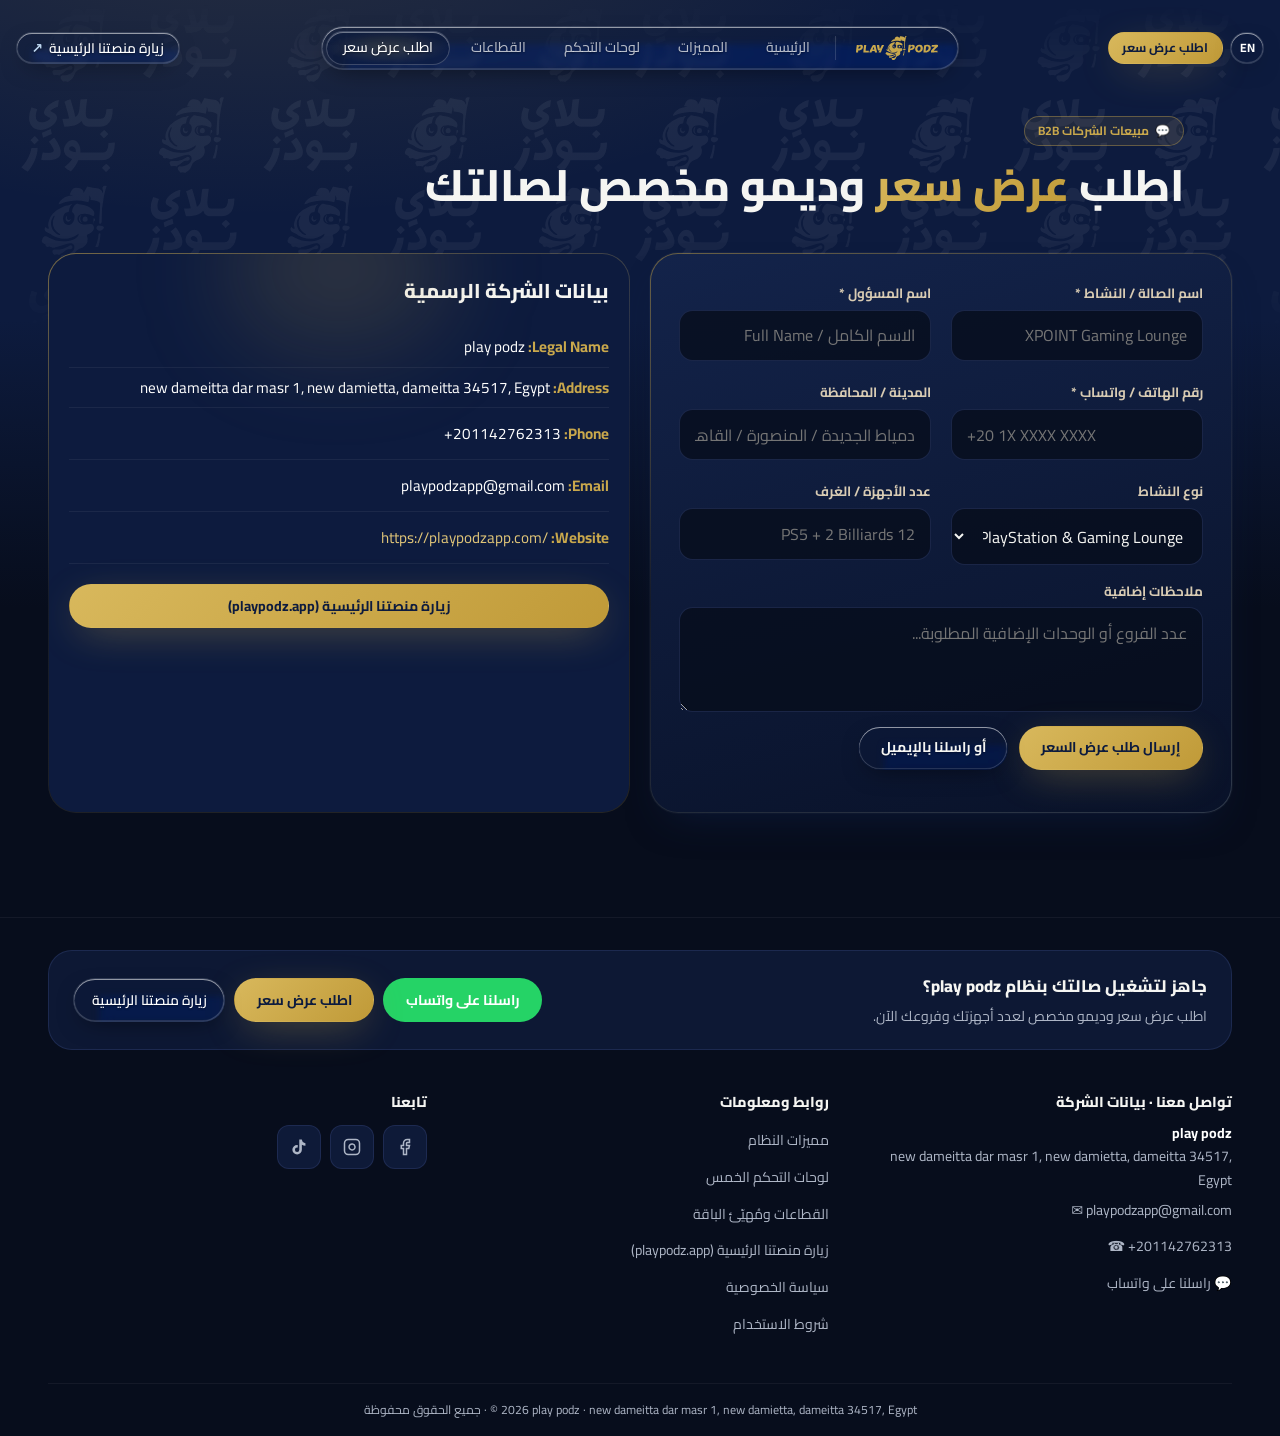
==== commit e2c40be9: "Configure playpodzapp.com canonical, sitemap, and Meta structured data" ====
--- a/contact/index.html
+++ b/contact/index.html
@@ -5,6 +5,10 @@
     <meta name="viewport" content="width=device-width, initial-scale=1" />
     <title>اطلب عرض سعر — play podz | Request a Quote</title>
     <meta name="theme-color" content="#0d1b3e" />
+    <link rel="canonical" href="https://playpodzapp.com/contact/" />
+    <meta property="og:site_name" content="play podz" />
+    <meta property="og:url" content="https://playpodzapp.com/contact/" />
+    <meta property="og:image" content="https://playpodzapp.com/assets/brand/logo-icon.png" />
     <link rel="icon" type="image/png" href="../assets/brand/logo-icon.png" />
     <link rel="stylesheet" href="../assets/css/styles.css" />
   </head>
@@ -159,6 +163,7 @@
                   <li style="padding-block:0.45rem;border-bottom:1px solid var(--border-subtle);"><strong style="color:var(--primary)">Address:</strong> <span dir="ltr" style="color:#fff">new dameitta dar masr 1, new damietta, dameitta 34517, Egypt</span></li>
                   <li style="padding-block:0.45rem;border-bottom:1px solid var(--border-subtle);"><strong style="color:var(--primary)">Phone:</strong> <a href="tel:+201142762313" dir="ltr" style="color:#fff">+201142762313</a></li>
                   <li style="padding-block:0.45rem;border-bottom:1px solid var(--border-subtle);"><strong style="color:var(--primary)">Email:</strong> <a href="mailto:playpodzapp@gmail.com" dir="ltr" style="color:#fff">playpodzapp@gmail.com</a></li>
+                  <li style="padding-block:0.45rem;border-bottom:1px solid var(--border-subtle);"><strong style="color:var(--primary)">Website:</strong> <a href="https://playpodzapp.com/" dir="ltr" style="color:#e0c578">https://playpodzapp.com/</a></li>
                 </ul>
                 <div style="margin-top:1.25rem;">
                   <a href="https://playpodz.app/" target="_blank" rel="noopener noreferrer" class="btn btn-primary" style="width:100%;">
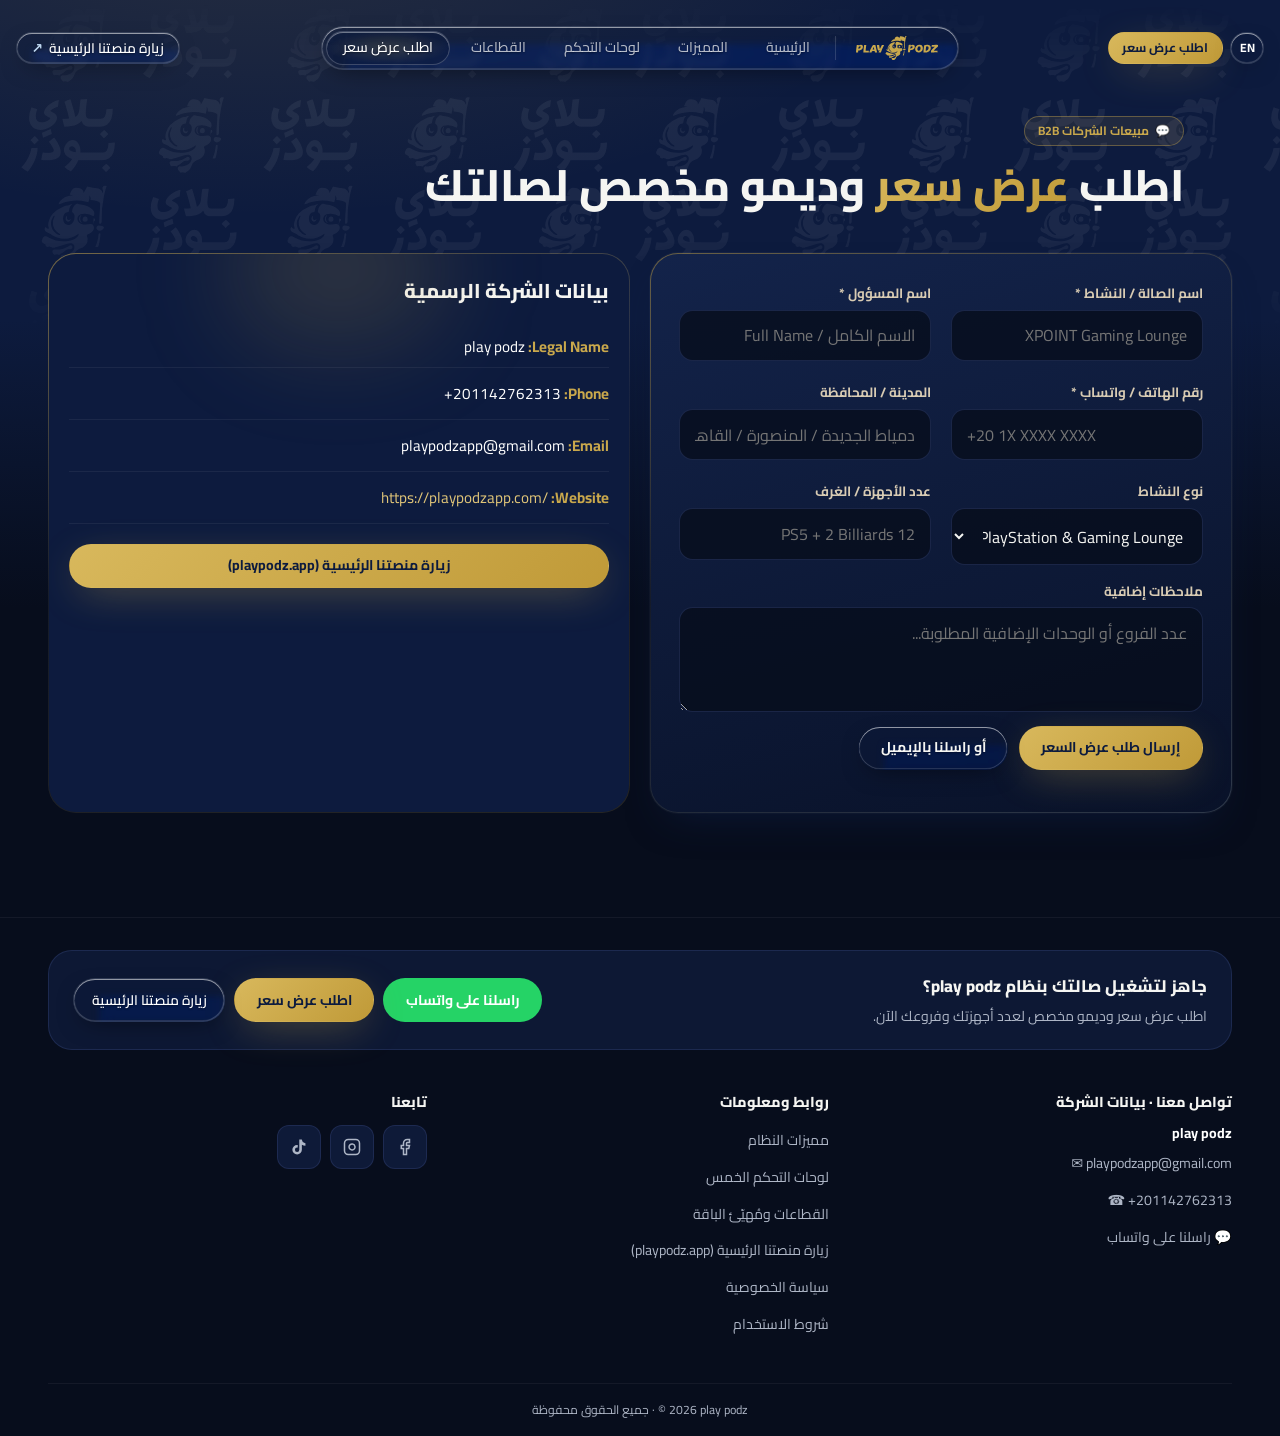
==== commit f4fa3046: "Remove physical address from all pages" ====
--- a/contact/index.html
+++ b/contact/index.html
@@ -43,7 +43,7 @@
         </nav>
 
         <div class="header-end">
-          <a href="../contact/" class="btn btn-primary" style="height:2rem;padding-inline:0.85rem;font-size:0.78rem;">
+          <a href="../contact/" class="btn btn-primary header-desktop-quote" style="height:2rem;padding-inline:0.85rem;font-size:0.78rem;">
             <span class="header-mobile-only" data-lang="ar">عرض سعر</span>
             <span class="header-mobile-only" data-lang="en">Quote</span>
             <span class="header-mobile-hide" data-lang="ar">اطلب عرض سعر</span>
@@ -70,24 +70,24 @@
       <div class="lg phone-tab-bar">
         <span aria-hidden="true" class="lg-pill phone-tab-lens" style="width:calc((100% - 0.5rem) / 5);inset-inline-start:calc(0.25rem + (100% - 0.5rem) * 4 / 5);"></span>
         <a href="../" class="phone-tab-link ">
-          <span class="phone-tab-icon" aria-hidden="true">🧭</span>
-          <span class="phone-tab-label"><span data-lang="ar">الرئيسية</span><span data-lang="en">Overview</span></span>
+          <span class="phone-tab-icon" aria-hidden="true"><svg viewBox="0 0 24 24" fill="none" stroke="currentColor" stroke-width="2" stroke-linecap="round" stroke-linejoin="round"><circle cx="12" cy="12" r="10"/><polygon points="16.24 7.76 14.12 14.12 7.76 16.24 9.88 9.88 16.24 7.76"/></svg></span>
+          <span class="phone-tab-label"><span data-lang="ar">الرئيسية</span><span data-lang="en">Home</span></span>
         </a>
 <a href="../features/" class="phone-tab-link ">
-          <span class="phone-tab-icon" aria-hidden="true">⚙️</span>
+          <span class="phone-tab-icon" aria-hidden="true"><svg viewBox="0 0 24 24" fill="none" stroke="currentColor" stroke-width="2" stroke-linecap="round" stroke-linejoin="round"><polygon points="12 2 2 7 12 12 22 7 12 2"/><polyline points="2 17 12 22 22 17"/><polyline points="2 12 12 17 22 12"/></svg></span>
           <span class="phone-tab-label"><span data-lang="ar">المميزات</span><span data-lang="en">Features</span></span>
         </a>
 <a href="../panels/" class="phone-tab-link ">
-          <span class="phone-tab-icon" aria-hidden="true">🖥️</span>
-          <span class="phone-tab-label"><span data-lang="ar">لوحات التحكم</span><span data-lang="en">Panels</span></span>
+          <span class="phone-tab-icon" aria-hidden="true"><svg viewBox="0 0 24 24" fill="none" stroke="currentColor" stroke-width="2" stroke-linecap="round" stroke-linejoin="round"><rect width="18" height="14" x="3" y="4" rx="2"/><line x1="8" x2="16" y1="21" y2="21"/><line x1="12" x2="12" y1="18" y2="21"/></svg></span>
+          <span class="phone-tab-label"><span data-lang="ar">اللوحات</span><span data-lang="en">Panels</span></span>
         </a>
 <a href="../venues/" class="phone-tab-link ">
-          <span class="phone-tab-icon" aria-hidden="true">🎯</span>
+          <span class="phone-tab-icon" aria-hidden="true"><svg viewBox="0 0 24 24" fill="none" stroke="currentColor" stroke-width="2" stroke-linecap="round" stroke-linejoin="round"><line x1="6" x2="10" y1="11" y2="11"/><line x1="8" x2="8" y1="9" y2="13"/><line x1="15" x2="15.01" y1="12" y2="12"/><line x1="18" x2="18.01" y1="10" y2="10"/><path d="M17.32 5H6.68a4 4 0 0 0-3.978 3.59c-.006.052-.01.101-.017.152C2.604 9.416 2 14.456 2 16a3 3 0 0 0 3 3c1 0 1.5-.5 2-1l1.414-1.414A2 2 0 0 1 9.828 16h4.344a2 2 0 0 1 1.414.586L17 18c.5.5 1 1 2 1a3 3 0 0 0 3-3c0-1.545-.604-6.584-.685-7.258-.007-.05-.011-.1-.017-.151A4 4 0 0 0 17.32 5z"/></svg></span>
           <span class="phone-tab-label"><span data-lang="ar">القطاعات</span><span data-lang="en">Venues</span></span>
         </a>
 <a href="../contact/" class="phone-tab-link is-active">
-          <span class="phone-tab-icon" aria-hidden="true">💬</span>
-          <span class="phone-tab-label"><span data-lang="ar">اطلب عرض سعر</span><span data-lang="en">Request Quote</span></span>
+          <span class="phone-tab-icon" aria-hidden="true"><svg viewBox="0 0 24 24" fill="none" stroke="currentColor" stroke-width="2" stroke-linecap="round" stroke-linejoin="round"><path d="M7.9 20A9 9 0 1 0 4 16.1L2 22Z"/></svg></span>
+          <span class="phone-tab-label"><span data-lang="ar">عرض سعر</span><span data-lang="en">Quote</span></span>
         </a>
       </div>
     </nav>
@@ -160,7 +160,6 @@
                 <h2 style="margin:0 0 0.75rem;font-size:1.25rem;font-weight:800;"><span data-lang="ar">بيانات الشركة الرسمية</span><span data-lang="en">Official Corporate Details</span></h2>
                 <ul class="footer-list" style="font-size:0.95rem;">
                   <li style="padding-block:0.45rem;border-bottom:1px solid var(--border-subtle);"><strong style="color:var(--primary)">Legal Name:</strong> <span dir="ltr" style="color:#fff">play podz</span></li>
-                  <li style="padding-block:0.45rem;border-bottom:1px solid var(--border-subtle);"><strong style="color:var(--primary)">Address:</strong> <span dir="ltr" style="color:#fff">new dameitta dar masr 1, new damietta, dameitta 34517, Egypt</span></li>
                   <li style="padding-block:0.45rem;border-bottom:1px solid var(--border-subtle);"><strong style="color:var(--primary)">Phone:</strong> <a href="tel:+201142762313" dir="ltr" style="color:#fff">+201142762313</a></li>
                   <li style="padding-block:0.45rem;border-bottom:1px solid var(--border-subtle);"><strong style="color:var(--primary)">Email:</strong> <a href="mailto:playpodzapp@gmail.com" dir="ltr" style="color:#fff">playpodzapp@gmail.com</a></li>
                   <li style="padding-block:0.45rem;border-bottom:1px solid var(--border-subtle);"><strong style="color:var(--primary)">Website:</strong> <a href="https://playpodzapp.com/" dir="ltr" style="color:#e0c578">https://playpodzapp.com/</a></li>
@@ -215,7 +214,6 @@
             </h3>
             <ul class="footer-list">
               <li><strong style="color:#fff">play podz</strong></li>
-              <li dir="ltr">new dameitta dar masr 1, new damietta, dameitta 34517, Egypt</li>
               <li><a href="mailto:playpodzapp@gmail.com" dir="ltr">✉ playpodzapp@gmail.com</a></li>
               <li><a href="tel:+201142762313" dir="ltr">☎ +201142762313</a></li>
               <li><a href="https://wa.me/201142762313" target="_blank" rel="noopener noreferrer"><span data-lang="ar">💬 راسلنا على واتساب</span><span data-lang="en">💬 WhatsApp Business</span></a></li>
@@ -257,7 +255,7 @@
         </div>
 
         <div class="footer-copy">
-          <bdi dir="ltr">© 2026 play podz · new dameitta dar masr 1, new damietta, dameitta 34517, Egypt</bdi> ·
+          <bdi dir="ltr">© 2026 play podz</bdi> ·
           <span data-lang="ar">جميع الحقوق محفوظة</span><span data-lang="en">All rights reserved</span>
         </div>
       </div>
--- a/assets/css/styles.css
+++ b/assets/css/styles.css
@@ -1629,3 +1629,23 @@
     transform: none;
   }
 }
+
+/* Hide top-right Quote pill on narrow phones so center PLAY PODZ logo never overlaps */
+.header-desktop-quote {
+  display: none !important;
+}
+@media (min-width: 768px) {
+  .header-desktop-quote {
+    display: inline-flex !important;
+  }
+}
+@media (max-width: 399px) {
+  .logo-morph-box.size-top {
+    height: 2.15rem;
+  }
+}
+.phone-tab-icon svg {
+  width: 20px;
+  height: 20px;
+  display: block;
+}
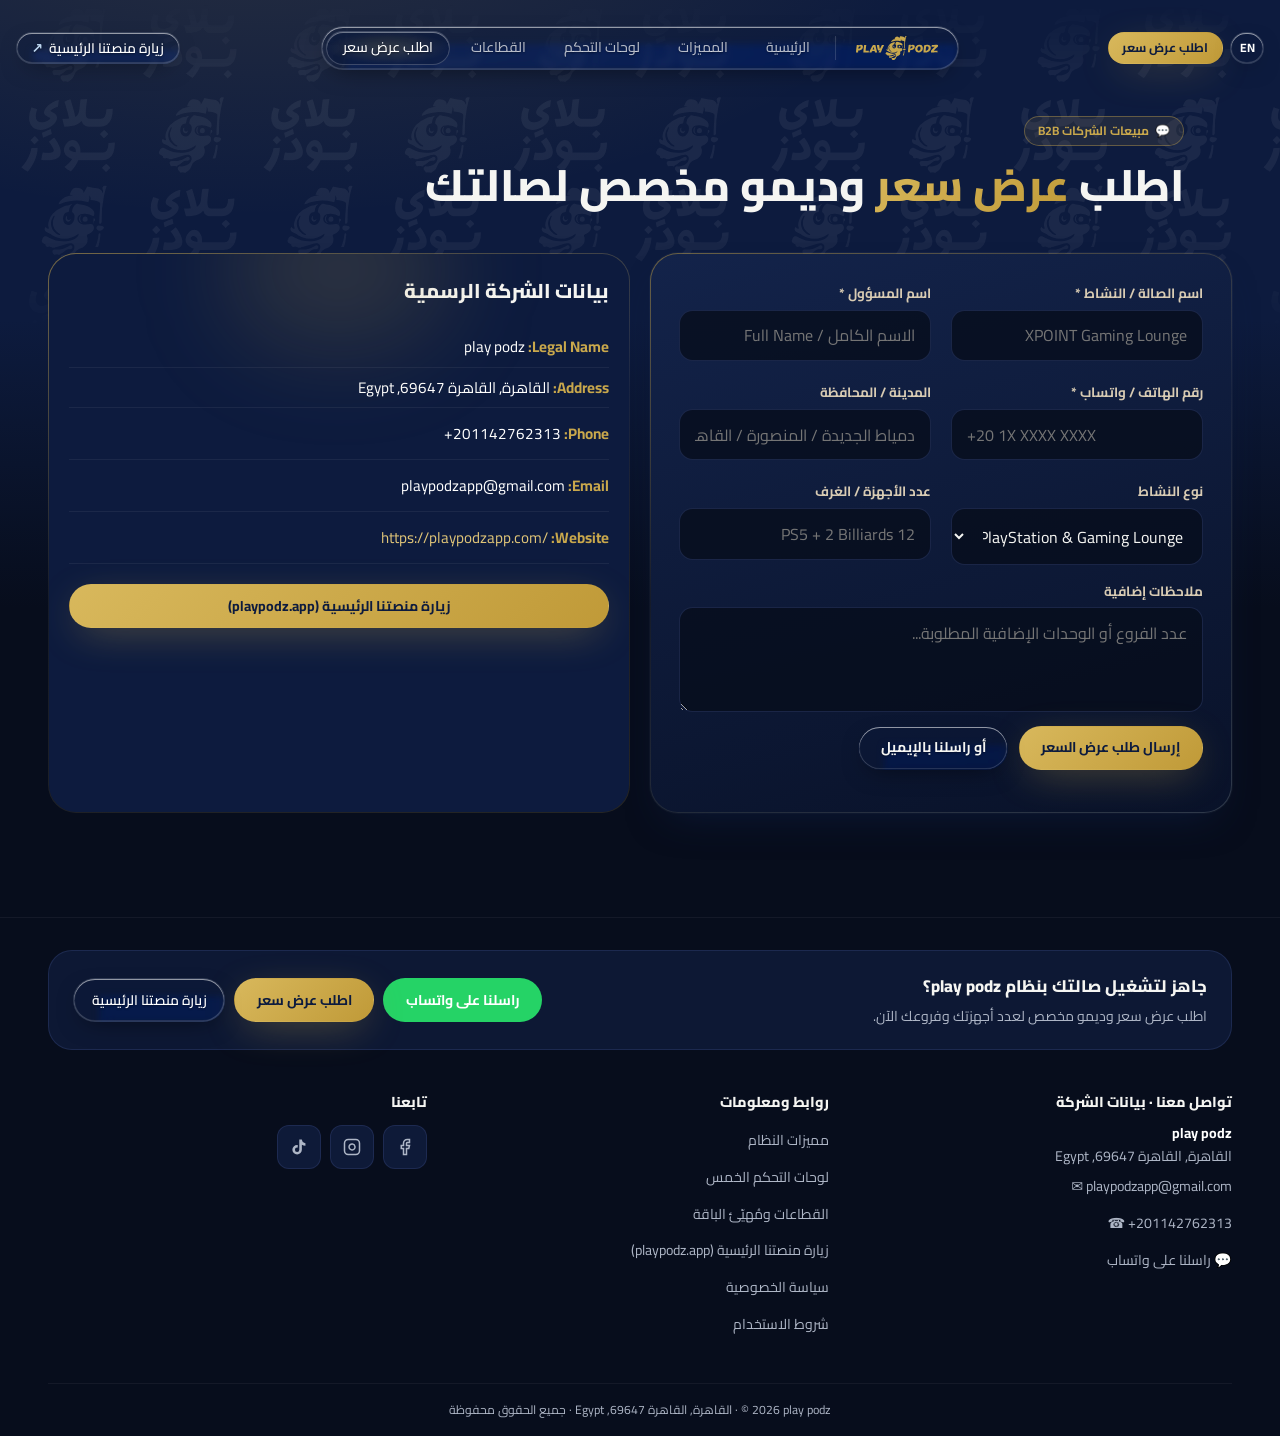
==== commit 2bbfa1d4: "Add Cairo 69647 address across all pages" ====
--- a/contact/index.html
+++ b/contact/index.html
@@ -160,6 +160,7 @@
                 <h2 style="margin:0 0 0.75rem;font-size:1.25rem;font-weight:800;"><span data-lang="ar">بيانات الشركة الرسمية</span><span data-lang="en">Official Corporate Details</span></h2>
                 <ul class="footer-list" style="font-size:0.95rem;">
                   <li style="padding-block:0.45rem;border-bottom:1px solid var(--border-subtle);"><strong style="color:var(--primary)">Legal Name:</strong> <span dir="ltr" style="color:#fff">play podz</span></li>
+                  <li style="padding-block:0.45rem;border-bottom:1px solid var(--border-subtle);"><strong style="color:var(--primary)">Address:</strong> <span dir="auto" style="color:#fff">القاهرة, القاهرة 69647, Egypt</span></li>
                   <li style="padding-block:0.45rem;border-bottom:1px solid var(--border-subtle);"><strong style="color:var(--primary)">Phone:</strong> <a href="tel:+201142762313" dir="ltr" style="color:#fff">+201142762313</a></li>
                   <li style="padding-block:0.45rem;border-bottom:1px solid var(--border-subtle);"><strong style="color:var(--primary)">Email:</strong> <a href="mailto:playpodzapp@gmail.com" dir="ltr" style="color:#fff">playpodzapp@gmail.com</a></li>
                   <li style="padding-block:0.45rem;border-bottom:1px solid var(--border-subtle);"><strong style="color:var(--primary)">Website:</strong> <a href="https://playpodzapp.com/" dir="ltr" style="color:#e0c578">https://playpodzapp.com/</a></li>
@@ -214,6 +215,7 @@
             </h3>
             <ul class="footer-list">
               <li><strong style="color:#fff">play podz</strong></li>
+              <li><bdi dir="auto">القاهرة, القاهرة 69647, Egypt</bdi></li>
               <li><a href="mailto:playpodzapp@gmail.com" dir="ltr">✉ playpodzapp@gmail.com</a></li>
               <li><a href="tel:+201142762313" dir="ltr">☎ +201142762313</a></li>
               <li><a href="https://wa.me/201142762313" target="_blank" rel="noopener noreferrer"><span data-lang="ar">💬 راسلنا على واتساب</span><span data-lang="en">💬 WhatsApp Business</span></a></li>
@@ -255,7 +257,7 @@
         </div>
 
         <div class="footer-copy">
-          <bdi dir="ltr">© 2026 play podz</bdi> ·
+          <bdi dir="ltr">© 2026 play podz</bdi> · <bdi dir="auto">القاهرة, القاهرة 69647, Egypt</bdi> ·
           <span data-lang="ar">جميع الحقوق محفوظة</span><span data-lang="en">All rights reserved</span>
         </div>
       </div>
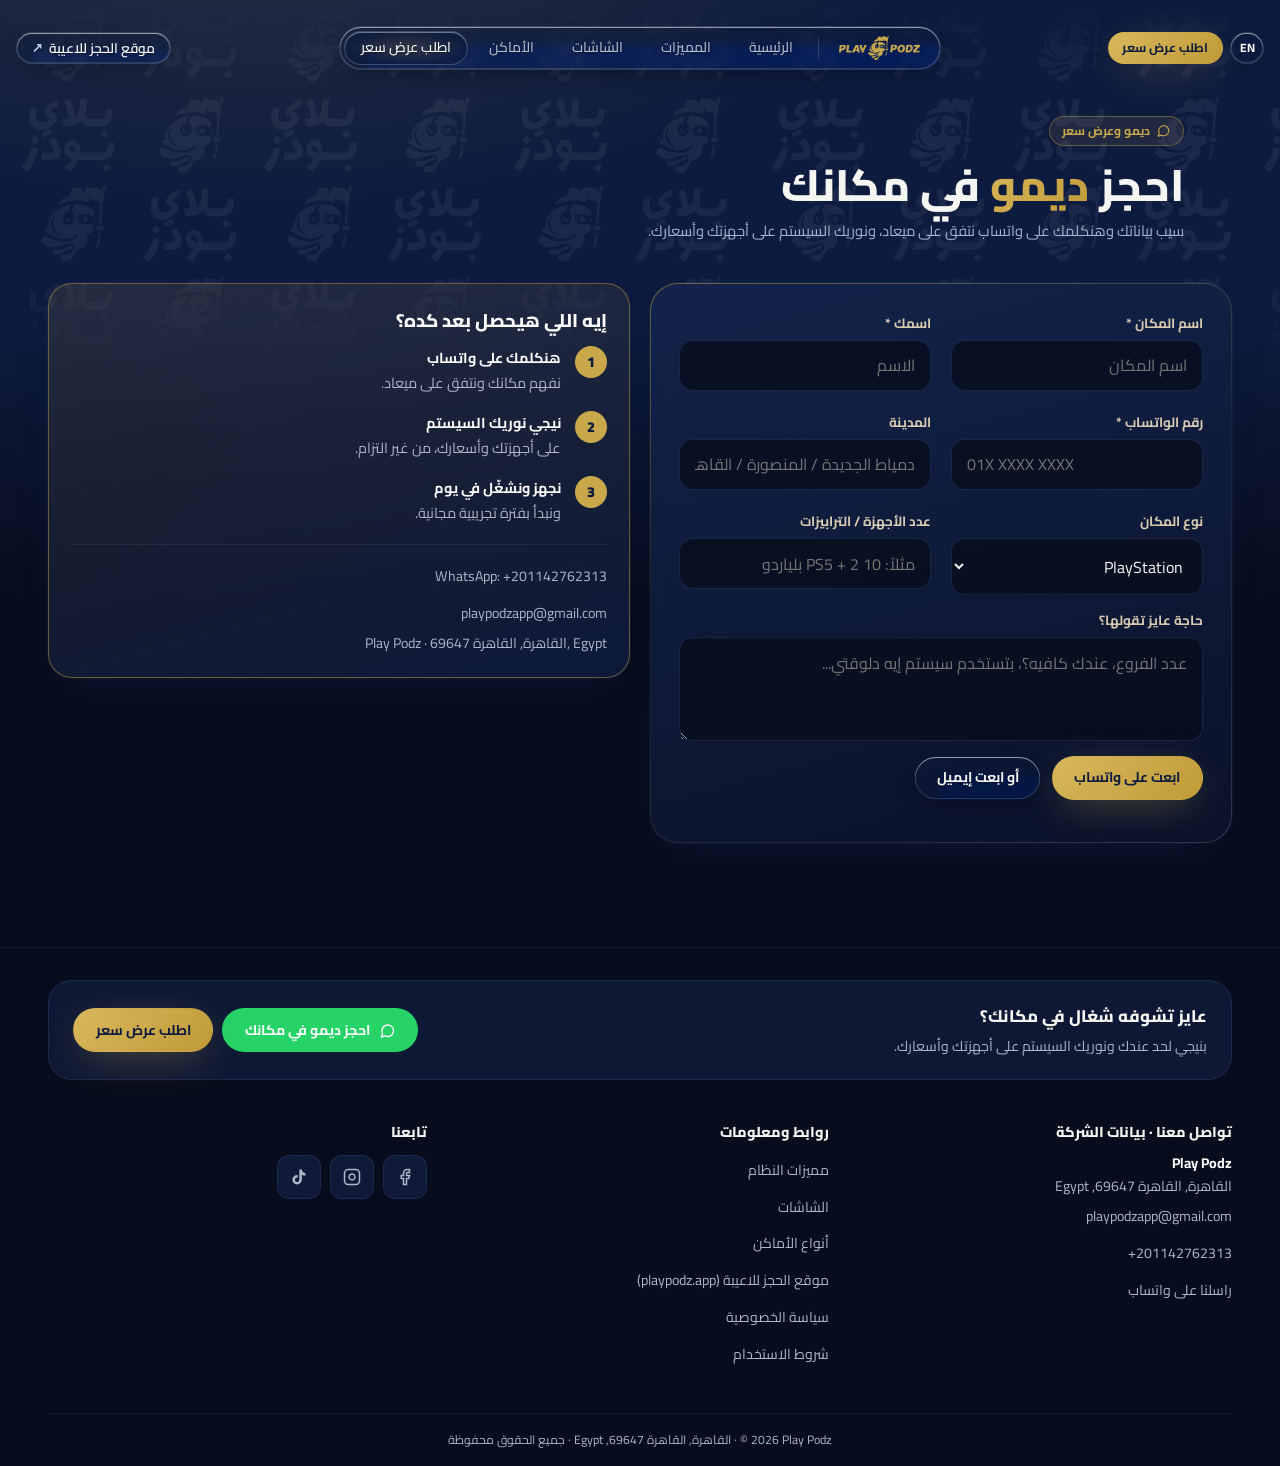
==== commit de3d3d4b: "feat(site): rewrite the B2B site for venue owners - Owner-language copy: money, cashier control and " ====
--- a/contact/index.html
+++ b/contact/index.html
@@ -1,14 +1,17 @@
 <!DOCTYPE html>
-<html lang="ar" dir="rtl" data-title-ar="اطلب عرض سعر وتواصل معنا — play podz" data-title-en="Request a Quote & Contact — play podz">
+<html lang="ar" dir="rtl" data-title-ar="احجز ديمو — Play Podz" data-title-en="Book a demo — Play Podz">
   <head>
     <meta charset="utf-8" />
     <meta name="viewport" content="width=device-width, initial-scale=1" />
-    <title>اطلب عرض سعر — play podz | Request a Quote</title>
+    <title>احجز ديمو — Play Podz</title>
     <meta name="theme-color" content="#0d1b3e" />
     <link rel="canonical" href="https://playpodzapp.com/contact/" />
-    <meta property="og:site_name" content="play podz" />
+    <meta property="og:site_name" content="Play Podz" />
     <meta property="og:url" content="https://playpodzapp.com/contact/" />
-    <meta property="og:image" content="https://playpodzapp.com/assets/brand/logo-icon.png" />
+    <meta property="og:image" content="https://playpodzapp.com/assets/brand/og-image.png" />
+    <meta property="og:image:width" content="1200" />
+    <meta property="og:image:height" content="630" />
+    <meta name="twitter:card" content="summary_large_image" />
     <link rel="icon" type="image/png" href="../assets/brand/logo-icon.png" />
     <link rel="stylesheet" href="../assets/css/styles.css" />
   </head>
@@ -19,26 +22,26 @@
         <div class="header-start">
           <a href="https://playpodz.app/" target="_blank" rel="noopener noreferrer" class="lg header-action-pill">
             <span style="color:#bed7f1">↗</span>
-            <span class="header-mobile-only" data-lang="ar">المنصة</span>
-            <span class="header-mobile-only" data-lang="en">App</span>
-            <span class="header-mobile-hide" data-lang="ar">زيارة منصتنا الرئيسية</span>
-            <span class="header-mobile-hide" data-lang="en">Visit Our Main Platform</span>
+            <span class="header-mobile-only" data-lang="ar">موقع الحجز</span>
+            <span class="header-mobile-only" data-lang="en">Booking</span>
+            <span class="header-mobile-hide" data-lang="ar">موقع الحجز للاعيبة</span>
+            <span class="header-mobile-hide" data-lang="en">Player booking site</span>
           </a>
         </div>
 
-        <a href="../" class="header-center-logo" aria-label="play podz home">
-          <img src="../assets/brand/logo-centered-gold.svg" alt="play podz" class="logo-morph-box size-top" style="width:auto" />
+        <a href="../" class="header-center-logo" aria-label="Play Podz home">
+          <img src="../assets/brand/logo-centered-gold.svg" alt="Play Podz" class="logo-morph-box size-top" style="width:auto" />
         </a>
 
         <nav class="lg header-capsule-nav" dir="rtl" aria-label="Primary Navigation">
-          <a href="../" class="header-capsule-logo" aria-label="play podz home">
-            <img src="../assets/brand/logo-centered-gold.svg" alt="play podz" style="height:1.5rem;width:auto" />
+          <a href="../" class="header-capsule-logo" aria-label="Play Podz home">
+            <img src="../assets/brand/logo-centered-gold.svg" alt="Play Podz" style="height:1.5rem;width:auto" />
           </a>
           <span aria-hidden="true" class="header-capsule-divider"></span>
           <a href="../" class="header-nav-item "><span data-lang="ar">الرئيسية</span><span data-lang="en">Overview</span></a>
 <a href="../features/" class="header-nav-item "><span data-lang="ar">المميزات</span><span data-lang="en">Features</span></a>
-<a href="../panels/" class="header-nav-item "><span data-lang="ar">لوحات التحكم</span><span data-lang="en">Panels</span></a>
-<a href="../venues/" class="header-nav-item "><span data-lang="ar">القطاعات</span><span data-lang="en">Venues</span></a>
+<a href="../panels/" class="header-nav-item "><span data-lang="ar">الشاشات</span><span data-lang="en">Screens</span></a>
+<a href="../venues/" class="header-nav-item "><span data-lang="ar">الأماكن</span><span data-lang="en">Venues</span></a>
 <a href="../contact/" class="header-nav-item lg-pill is-active"><span data-lang="ar">اطلب عرض سعر</span><span data-lang="en">Request Quote</span></a>
         </nav>
 
@@ -59,8 +62,8 @@
         <div class="lg tablet-nav-inner">
           <a href="../" class="header-nav-item "><span data-lang="ar">الرئيسية</span><span data-lang="en">Overview</span></a>
 <a href="../features/" class="header-nav-item "><span data-lang="ar">المميزات</span><span data-lang="en">Features</span></a>
-<a href="../panels/" class="header-nav-item "><span data-lang="ar">لوحات التحكم</span><span data-lang="en">Panels</span></a>
-<a href="../venues/" class="header-nav-item "><span data-lang="ar">القطاعات</span><span data-lang="en">Venues</span></a>
+<a href="../panels/" class="header-nav-item "><span data-lang="ar">الشاشات</span><span data-lang="en">Screens</span></a>
+<a href="../venues/" class="header-nav-item "><span data-lang="ar">الأماكن</span><span data-lang="en">Venues</span></a>
 <a href="../contact/" class="header-nav-item lg-pill is-active"><span data-lang="ar">اطلب عرض سعر</span><span data-lang="en">Request Quote</span></a>
         </div>
       </nav>
@@ -79,11 +82,11 @@
         </a>
 <a href="../panels/" class="phone-tab-link ">
           <span class="phone-tab-icon" aria-hidden="true"><svg viewBox="0 0 24 24" fill="none" stroke="currentColor" stroke-width="2" stroke-linecap="round" stroke-linejoin="round"><rect width="18" height="14" x="3" y="4" rx="2"/><line x1="8" x2="16" y1="21" y2="21"/><line x1="12" x2="12" y1="18" y2="21"/></svg></span>
-          <span class="phone-tab-label"><span data-lang="ar">اللوحات</span><span data-lang="en">Panels</span></span>
+          <span class="phone-tab-label"><span data-lang="ar">الشاشات</span><span data-lang="en">Screens</span></span>
         </a>
 <a href="../venues/" class="phone-tab-link ">
           <span class="phone-tab-icon" aria-hidden="true"><svg viewBox="0 0 24 24" fill="none" stroke="currentColor" stroke-width="2" stroke-linecap="round" stroke-linejoin="round"><line x1="6" x2="10" y1="11" y2="11"/><line x1="8" x2="8" y1="9" y2="13"/><line x1="15" x2="15.01" y1="12" y2="12"/><line x1="18" x2="18.01" y1="10" y2="10"/><path d="M17.32 5H6.68a4 4 0 0 0-3.978 3.59c-.006.052-.01.101-.017.152C2.604 9.416 2 14.456 2 16a3 3 0 0 0 3 3c1 0 1.5-.5 2-1l1.414-1.414A2 2 0 0 1 9.828 16h4.344a2 2 0 0 1 1.414.586L17 18c.5.5 1 1 2 1a3 3 0 0 0 3-3c0-1.545-.604-6.584-.685-7.258-.007-.05-.011-.1-.017-.151A4 4 0 0 0 17.32 5z"/></svg></span>
-          <span class="phone-tab-label"><span data-lang="ar">القطاعات</span><span data-lang="en">Venues</span></span>
+          <span class="phone-tab-label"><span data-lang="ar">الأماكن</span><span data-lang="en">Venues</span></span>
         </a>
 <a href="../contact/" class="phone-tab-link is-active">
           <span class="phone-tab-icon" aria-hidden="true"><svg viewBox="0 0 24 24" fill="none" stroke="currentColor" stroke-width="2" stroke-linecap="round" stroke-linejoin="round"><path d="M7.9 20A9 9 0 1 0 4 16.1L2 22Z"/></svg></span>
@@ -98,11 +101,9 @@
           <div class="hero-pattern"><div class="hero-pattern__tiles hero-pattern__base"></div></div>
         </div>
         <div class="container" style="position:relative;z-index:2;">
-          <span class="kicker-pill"><span>💬</span><span data-lang="ar">مبيعات الشركات B2B</span><span data-lang="en">B2B SALES &amp; DEMOS</span></span>
-          <h1 class="section-heading" style="font-size:clamp(1.85rem,4vw,2.75rem);">
-            <span data-lang="ar">اطلب <span class="text-gradient">عرض سعر</span> وديمو مخصص لصالتك</span>
-            <span data-lang="en">Request a <span class="text-gradient">Custom Quote</span> &amp; Live Demo</span>
-          </h1>
+          <span class="kicker-pill"><svg class="pp-ic" width="1.1em" height="1.1em" viewBox="0 0 24 24" fill="none" stroke="currentColor" stroke-width="2" stroke-linecap="round" stroke-linejoin="round" aria-hidden="true"><path d="M7.9 20A9 9 0 1 0 4 16.1L2 22Z"/></svg><span data-lang="ar">ديمو وعرض سعر</span><span data-lang="en">DEMO & QUOTE</span></span>
+          <h1 class="section-heading" style="font-size:clamp(1.85rem,4vw,2.75rem);"><span data-lang="ar">احجز <span class="text-gradient">ديمو</span> في مكانك</span><span data-lang="en">Book a <span class="text-gradient">demo</span> at your venue</span></h1>
+          <p class="section-sub" style="max-width:42rem;"><span data-lang="ar">سيب بياناتك وهنكلمك على واتساب نتفق على ميعاد، ونوريك السيستم على أجهزتك وأسعارك.</span><span data-lang="en">Leave your details and we'll WhatsApp you to set a time and show the system on your own devices and prices.</span></p>
         </div>
       </section>
 
@@ -113,65 +114,60 @@
               <form id="quote-form" class="os-cockpit-inner" style="display:flex;flex-direction:column;gap:0.9rem;">
                 <div class="grid-2">
                   <div class="field">
-                    <label for="venue"><span data-lang="ar">اسم الصالة / النشاط *</span><span data-lang="en">Venue Name *</span></label>
-                    <input id="venue" name="venue" type="text" required placeholder="XPOINT Gaming Lounge" />
-                  </div>
-                  <div class="field">
-                    <label for="name"><span data-lang="ar">اسم المسؤول *</span><span data-lang="en">Contact Name *</span></label>
-                    <input id="name" name="name" type="text" required placeholder="الاسم الكامل / Full Name" />
-                  </div>
-                  <div class="field">
-                    <label for="phone"><span data-lang="ar">رقم الهاتف / واتساب *</span><span data-lang="en">Phone / WhatsApp *</span></label>
-                    <input id="phone" name="phone" type="tel" dir="ltr" required placeholder="+20 1X XXXX XXXX" />
-                  </div>
-                  <div class="field">
-                    <label for="city"><span data-lang="ar">المدينة / المحافظة</span><span data-lang="en">City</span></label>
+                    <label for="venue"><span data-lang="ar">اسم المكان *</span><span data-lang="en">Venue name *</span></label>
+                    <input id="venue" name="venue" type="text" required placeholder="اسم المكان" />
+                  </div>
+                  <div class="field">
+                    <label for="name"><span data-lang="ar">اسمك *</span><span data-lang="en">Your name *</span></label>
+                    <input id="name" name="name" type="text" required placeholder="الاسم" />
+                  </div>
+                  <div class="field">
+                    <label for="phone"><span data-lang="ar">رقم الواتساب *</span><span data-lang="en">WhatsApp number *</span></label>
+                    <input id="phone" name="phone" type="tel" dir="ltr" required placeholder="01X XXXX XXXX" />
+                  </div>
+                  <div class="field">
+                    <label for="city"><span data-lang="ar">المدينة</span><span data-lang="en">City</span></label>
                     <input id="city" name="city" type="text" placeholder="دمياط الجديدة / المنصورة / القاهرة" />
                   </div>
                   <div class="field">
-                    <label for="venueType"><span data-lang="ar">نوع النشاط</span><span data-lang="en">Venue Type</span></label>
+                    <label for="venueType"><span data-lang="ar">نوع المكان</span><span data-lang="en">Venue type</span></label>
                     <select id="venueType" name="venueType">
-                      <option value="PlayStation & Gaming Lounge">PlayStation &amp; Gaming Lounge</option>
-                      <option value="Billiards / Snooker / Bowling">Billiards / Snooker / Bowling</option>
-                      <option value="Trampoline / Escape Rooms / Laser Tag">Trampoline / Escape Rooms / Laser Tag</option>
-                      <option value="Multi-Activity Entertainment Center">Multi-Activity Entertainment Center</option>
+                      <option value="PlayStation">PlayStation</option>
+                      <option value="Billiards / Table games">Billiards / Table games</option>
+                      <option value="PlayStation + Billiards">PlayStation + Billiards</option>
+                      <option value="Trampoline / Escape room / Laser tag">Trampoline / Escape room / Laser tag</option>
                     </select>
                   </div>
                   <div class="field">
-                    <label for="stations"><span data-lang="ar">عدد الأجهزة / الغرف</span><span data-lang="en">Stations / Rooms</span></label>
-                    <input id="stations" name="stations" type="text" placeholder="12 PS5 + 2 Billiards" />
+                    <label for="stations"><span data-lang="ar">عدد الأجهزة / الترابيزات</span><span data-lang="en">Devices / tables</span></label>
+                    <input id="stations" name="stations" type="text" placeholder="مثلاً: 10 PS5 + 2 بلياردو" />
                   </div>
                 </div>
                 <div class="field">
-                  <label for="notes"><span data-lang="ar">ملاحظات إضافية</span><span data-lang="en">Additional Notes</span></label>
-                  <textarea id="notes" name="notes" rows="3" placeholder="عدد الفروع أو الوحدات الإضافية المطلوبة..."></textarea>
+                  <label for="notes"><span data-lang="ar">حاجة عايز تقولها؟</span><span data-lang="en">Anything else?</span></label>
+                  <textarea id="notes" name="notes" rows="3" placeholder="عدد الفروع، عندك كافيه؟، بتستخدم سيستم إيه دلوقتي..."></textarea>
                 </div>
                 <div style="display:flex;flex-wrap:wrap;gap:0.65rem;">
-                  <button type="submit" class="btn btn-primary"><span data-lang="ar">إرسال طلب عرض السعر</span><span data-lang="en">Submit Quote Request</span></button>
-                  <a href="mailto:playpodzapp@gmail.com?subject=play%20podz%20B2B%20Quote" class="lg btn"><span data-lang="ar">أو راسلنا بالإيميل</span><span data-lang="en">Email Sales</span></a>
+                  <button type="submit" class="btn btn-primary"><span data-lang="ar">ابعت على واتساب</span><span data-lang="en">Send on WhatsApp</span></button>
+                  <a href="mailto:playpodzapp@gmail.com?subject=Play%20Podz%20demo" class="lg btn"><span data-lang="ar">أو ابعت إيميل</span><span data-lang="en">Or email us</span></a>
                 </div>
+                <input type="text" name="website" tabindex="-1" autocomplete="off" aria-hidden="true" style="position:absolute;inset-inline-start:-9999px;height:0;width:0;opacity:0" />
                 <div id="quote-status" style="font-size:0.86rem;color:#bed7f1;" role="status" aria-live="polite"></div>
               </form>
             </div>
 
-            <div class="step-ring-card step-ring-gold">
-              <div class="step-inner-card">
-                <div class="step-top-blur"></div>
-                <h2 style="margin:0 0 0.75rem;font-size:1.25rem;font-weight:800;"><span data-lang="ar">بيانات الشركة الرسمية</span><span data-lang="en">Official Corporate Details</span></h2>
-                <ul class="footer-list" style="font-size:0.95rem;">
-                  <li style="padding-block:0.45rem;border-bottom:1px solid var(--border-subtle);"><strong style="color:var(--primary)">Legal Name:</strong> <span dir="ltr" style="color:#fff">play podz</span></li>
-                  <li style="padding-block:0.45rem;border-bottom:1px solid var(--border-subtle);"><strong style="color:var(--primary)">Address:</strong> <span dir="auto" style="color:#fff">القاهرة, القاهرة 69647, Egypt</span></li>
-                  <li style="padding-block:0.45rem;border-bottom:1px solid var(--border-subtle);"><strong style="color:var(--primary)">Phone:</strong> <a href="tel:+201142762313" dir="ltr" style="color:#fff">+201142762313</a></li>
-                  <li style="padding-block:0.45rem;border-bottom:1px solid var(--border-subtle);"><strong style="color:var(--primary)">Email:</strong> <a href="mailto:playpodzapp@gmail.com" dir="ltr" style="color:#fff">playpodzapp@gmail.com</a></li>
-                  <li style="padding-block:0.45rem;border-bottom:1px solid var(--border-subtle);"><strong style="color:var(--primary)">Website:</strong> <a href="https://playpodzapp.com/" dir="ltr" style="color:#e0c578">https://playpodzapp.com/</a></li>
-                </ul>
-                <div style="margin-top:1.25rem;">
-                  <a href="https://playpodz.app/" target="_blank" rel="noopener noreferrer" class="btn btn-primary" style="width:100%;">
-                    <span data-lang="ar">زيارة منصتنا الرئيسية (playpodz.app)</span>
-                    <span data-lang="en">Visit Our Main Platform</span>
-                  </a>
-                </div>
-              </div>
+            <div class="pp-card pp-highlight">
+              <h2 class="pp-card-title"><span data-lang="ar">إيه اللي هيحصل بعد كده؟</span><span data-lang="en">What happens next?</span></h2>
+              <ol class="pp-onb">
+                <li class="pp-onb-step"><span class="step-num-badge">1</span><div><p class="pp-card-text" style="color:#fff;font-weight:700;"><span data-lang="ar">هنكلمك على واتساب</span><span data-lang="en">We WhatsApp you</span></p><p class="pp-card-text"><span data-lang="ar">نفهم مكانك ونتفق على ميعاد.</span><span data-lang="en">We learn about your venue and set a time.</span></p></div></li>
+                <li class="pp-onb-step"><span class="step-num-badge">2</span><div><p class="pp-card-text" style="color:#fff;font-weight:700;"><span data-lang="ar">نيجي نوريك السيستم</span><span data-lang="en">We show you the system</span></p><p class="pp-card-text"><span data-lang="ar">على أجهزتك وأسعارك، من غير التزام.</span><span data-lang="en">On your devices and prices, no commitment.</span></p></div></li>
+                <li class="pp-onb-step"><span class="step-num-badge">3</span><div><p class="pp-card-text" style="color:#fff;font-weight:700;"><span data-lang="ar">نجهز ونشغّل في يوم</span><span data-lang="en">Set up and live in a day</span></p><p class="pp-card-text"><span data-lang="ar">ونبدأ بفترة تجريبية مجانية.</span><span data-lang="en">Starting with a free trial.</span></p></div></li>
+              </ol>
+              <ul class="footer-list" style="font-size:0.88rem;margin-top:.6rem;padding-top:.8rem;border-top:1px solid var(--border-subtle);">
+                <li><a href="https://wa.me/201142762313?text=%D8%A3%D9%87%D9%84%D8%A7%D9%8B%20Play%20Podz%D8%8C%20%D8%B9%D8%A7%D9%8A%D8%B2%20%D8%A3%D8%AD%D8%AC%D8%B2%20%D8%AF%D9%8A%D9%85%D9%88%20%D9%84%D9%84%D8%B3%D9%8A%D8%B3%D8%AA%D9%85%20%D9%81%D9%8A%20%D9%85%D9%83%D8%A7%D9%86%D9%8A." target="_blank" rel="noopener noreferrer" data-lead="demo" dir="ltr">WhatsApp: +201142762313</a></li>
+                <li><a href="mailto:playpodzapp@gmail.com" dir="ltr">playpodzapp@gmail.com</a></li>
+                <li><span dir="auto">Play Podz · القاهرة, القاهرة 69647, Egypt</span></li>
+              </ul>
             </div>
           </div>
         </div>
@@ -182,28 +178,11 @@
       <div class="container">
         <div class="footer-contact-band">
           <div>
-            <h3 style="margin:0;font-size:1.05rem;font-weight:800;">
-              <span data-lang="ar">جاهز لتشغيل صالتك بنظام play podz؟</span>
-              <span data-lang="en">Ready to power your venue with play podz?</span>
-            </h3>
-            <p style="margin:0.25rem 0 0;font-size:0.88rem;color:var(--muted-foreground);">
-              <span data-lang="ar">اطلب عرض سعر وديمو مخصص لعدد أجهزتك وفروعك الآن.</span>
-              <span data-lang="en">Request a custom B2B quote and live walkthrough for your venue.</span>
-            </p>
+            <h3 style="margin:0;font-size:1.05rem;font-weight:800;"><span data-lang="ar">عايز تشوفه شغال في مكانك؟</span><span data-lang="en">Want to see it running at your venue?</span></h3>
+            <p style="margin:0.25rem 0 0;font-size:0.88rem;color:var(--muted-foreground);"><span data-lang="ar">بنيجي لحد عندك ونوريك السيستم على أجهزتك وأسعارك.</span><span data-lang="en">We come to you and show the system on your own devices and prices.</span></p>
           </div>
           <div style="display:flex;flex-wrap:wrap;justify-content:center;gap:0.55rem;">
-            <a href="https://wa.me/201142762313" target="_blank" rel="noopener noreferrer" class="btn btn-whatsapp">
-              <span data-lang="ar">راسلنا على واتساب</span>
-              <span data-lang="en">Chat on WhatsApp</span>
-            </a>
-            <a href="../contact/" class="btn btn-primary">
-              <span data-lang="ar">اطلب عرض سعر</span>
-              <span data-lang="en">Request a Quote</span>
-            </a>
-            <a href="https://playpodz.app/" target="_blank" rel="noopener noreferrer" class="lg header-action-pill" style="height:2.75rem;padding-inline:1.1rem;">
-              <span data-lang="ar">زيارة منصتنا الرئيسية</span>
-              <span data-lang="en">Visit Our Main Platform</span>
-            </a>
+            <a href="https://wa.me/201142762313?text=%D8%A3%D9%87%D9%84%D8%A7%D9%8B%20Play%20Podz%D8%8C%20%D8%B9%D8%A7%D9%8A%D8%B2%20%D8%A3%D8%AD%D8%AC%D8%B2%20%D8%AF%D9%8A%D9%85%D9%88%20%D9%84%D9%84%D8%B3%D9%8A%D8%B3%D8%AA%D9%85%20%D9%81%D9%8A%20%D9%85%D9%83%D8%A7%D9%86%D9%8A." target="_blank" rel="noopener noreferrer" class="btn btn-whatsapp" data-lead="demo"><svg class="pp-ic" width="1.1em" height="1.1em" viewBox="0 0 24 24" fill="none" stroke="currentColor" stroke-width="2" stroke-linecap="round" stroke-linejoin="round" aria-hidden="true"><path d="M7.9 20A9 9 0 1 0 4 16.1L2 22Z"/></svg><span data-lang="ar">احجز ديمو في مكانك</span><span data-lang="en">Book a demo at your venue</span></a><a href="../contact/" class="btn btn-primary"><span data-lang="ar">اطلب عرض سعر</span><span data-lang="en">Request a quote</span></a>
           </div>
         </div>
 
@@ -214,11 +193,11 @@
               <span data-lang="en">Contact &amp; Legal Info</span>
             </h3>
             <ul class="footer-list">
-              <li><strong style="color:#fff">play podz</strong></li>
+              <li><strong style="color:#fff">Play Podz</strong></li>
               <li><bdi dir="auto">القاهرة, القاهرة 69647, Egypt</bdi></li>
-              <li><a href="mailto:playpodzapp@gmail.com" dir="ltr">✉ playpodzapp@gmail.com</a></li>
-              <li><a href="tel:+201142762313" dir="ltr">☎ +201142762313</a></li>
-              <li><a href="https://wa.me/201142762313" target="_blank" rel="noopener noreferrer"><span data-lang="ar">💬 راسلنا على واتساب</span><span data-lang="en">💬 WhatsApp Business</span></a></li>
+              <li><a href="mailto:playpodzapp@gmail.com" dir="ltr">playpodzapp@gmail.com</a></li>
+              <li><a href="tel:+201142762313" dir="ltr">+201142762313</a></li>
+              <li><a href="https://wa.me/201142762313" target="_blank" rel="noopener noreferrer"><span data-lang="ar">راسلنا على واتساب</span><span data-lang="en">WhatsApp us</span></a></li>
             </ul>
           </div>
 
@@ -229,9 +208,9 @@
             </h3>
             <ul class="footer-list">
               <li><a href="../features/"><span data-lang="ar">مميزات النظام</span><span data-lang="en">Platform Features</span></a></li>
-              <li><a href="../panels/"><span data-lang="ar">لوحات التحكم الخمس</span><span data-lang="en">The 5 Control Panels</span></a></li>
-              <li><a href="../venues/"><span data-lang="ar">القطاعات ومُهيّئ الباقة</span><span data-lang="en">Venues &amp; Configurator</span></a></li>
-              <li><a href="https://playpodz.app/" target="_blank" rel="noopener noreferrer"><span data-lang="ar">زيارة منصتنا الرئيسية (playpodz.app)</span><span data-lang="en">Visit Our Main Platform</span></a></li>
+              <li><a href="../panels/"><span data-lang="ar">الشاشات</span><span data-lang="en">The screens</span></a></li>
+              <li><a href="../venues/"><span data-lang="ar">أنواع الأماكن</span><span data-lang="en">Venue types</span></a></li>
+              <li><a href="https://playpodz.app/" target="_blank" rel="noopener noreferrer"><span data-lang="ar">موقع الحجز للاعيبة (playpodz.app)</span><span data-lang="en">Player booking site (playpodz.app)</span></a></li>
               <li><a href="../privacy-policy/"><span data-lang="ar">سياسة الخصوصية</span><span data-lang="en">Privacy Policy</span></a></li>
               <li><a href="../terms-of-service/"><span data-lang="ar">شروط الاستخدام</span><span data-lang="en">Terms of Service</span></a></li>
             </ul>
@@ -257,12 +236,13 @@
         </div>
 
         <div class="footer-copy">
-          <bdi dir="ltr">© 2026 play podz</bdi> · <bdi dir="auto">القاهرة, القاهرة 69647, Egypt</bdi> ·
+          <bdi dir="ltr">© 2026 Play Podz</bdi> · <bdi dir="auto">القاهرة, القاهرة 69647, Egypt</bdi> ·
           <span data-lang="ar">جميع الحقوق محفوظة</span><span data-lang="en">All rights reserved</span>
         </div>
       </div>
     </footer>
     
+    <script src="../assets/js/config.js"></script>
     <script src="../assets/js/main.js"></script>
   </body>
 </html>
--- a/assets/css/styles.css
+++ b/assets/css/styles.css
@@ -1649,3 +1649,65 @@
   height: 20px;
   display: block;
 }
+
+/* ── Owner-focused sections (Nov 2026) ───────────────────────────── */
+.pp-ic { flex-shrink: 0; vertical-align: -0.15em; }
+.kicker-pill .pp-ic { color: var(--primary); }
+.chip-btn .pp-ic { opacity: 0.85; }
+.pp-sec-head { margin-bottom: 1.5rem; }
+.pp-card {
+  border-radius: 1.5rem;
+  background: var(--gradient-card);
+  border: 1px solid rgba(255, 255, 255, 0.07);
+  box-shadow: var(--shadow-card-soft);
+  padding: 1.4rem;
+  display: flex;
+  flex-direction: column;
+  gap: 0.6rem;
+}
+.pp-highlight { border-color: rgba(201, 168, 76, 0.45); background: linear-gradient(165deg, rgba(201, 168, 76, 0.12), rgba(13, 27, 62, 0.92)); }
+.pp-pain-icon {
+  width: 2.75rem; height: 2.75rem; border-radius: 0.9rem;
+  display: grid; place-items: center;
+  background: rgba(201, 168, 76, 0.14); color: var(--primary);
+}
+.pp-pain-q { margin: 0.2rem 0 0; font-size: 0.92rem; font-weight: 700; color: var(--brand-sky); }
+.pp-card-title { margin: 0; font-size: 1.15rem; font-weight: 800; color: #fff; }
+.pp-card-text { margin: 0; font-size: 0.9rem; line-height: 1.7; color: var(--muted-foreground); }
+.pp-bullets { list-style: none; margin: 0.2rem 0 0; padding: 0; display: flex; flex-direction: column; gap: 0.55rem; }
+.pp-bullets li { display: flex; gap: 0.55rem; align-items: flex-start; font-size: 0.9rem; line-height: 1.6; color: var(--brand-beige); }
+.pp-bullets li .pp-ic { color: var(--primary); margin-top: 0.3em; }
+.pp-sample-note { margin: 0.75rem 0 0; font-size: 0.75rem; color: var(--muted-foreground); }
+.pp-wa-btn { flex: 1; text-align: center; padding: 0.45rem; border-radius: 0.7rem; background: rgba(255, 255, 255, 0.08); color: #86efac; font-size: 0.82rem; font-weight: 800; }
+@media (min-width: 1024px) { .pp-grid-4 { grid-template-columns: repeat(4, 1fr); } }
+.pp-split { display: grid; gap: 1.5rem; align-items: start; }
+@media (min-width: 900px) { .pp-split { grid-template-columns: 1.3fr 1fr; } }
+.pp-onb { list-style: none; margin: 0; padding: 0; display: flex; flex-direction: column; gap: 1rem; }
+.pp-onb-step { display: flex; gap: 0.85rem; align-items: flex-start; }
+.pp-onb-step .step-num-badge { flex-shrink: 0; }
+.pp-proof { margin-top: 0.6rem; padding-top: 0.9rem; border-top: 1px solid rgba(255, 255, 255, 0.08); }
+.pp-proof-label { margin: 0; font-size: 0.78rem; color: var(--muted-foreground); }
+.pp-proof-name { margin: 0.15rem 0; font-size: 1.2rem; font-weight: 900; color: var(--primary-glow); }
+.pp-price-name { margin: 0; font-size: 0.85rem; font-weight: 800; letter-spacing: 0.04em; color: var(--brand-sky); }
+.pp-price-val { margin: 0; font-size: 1.05rem; font-weight: 700; color: var(--brand-beige); }
+.pp-price-val span[dir="ltr"] { font-size: 2.4rem; font-weight: 900; color: #fff; margin-inline-end: 0.25rem; }
+.pp-narrow { max-width: 52rem; }
+.pp-faq { display: flex; flex-direction: column; gap: 0.65rem; }
+.pp-faq-item { border-radius: 1.1rem; background: rgba(7, 13, 28, 0.6); border: 1px solid rgba(255, 255, 255, 0.07); padding: 0 1.1rem; }
+.pp-faq-item[open] { border-color: rgba(201, 168, 76, 0.35); }
+.pp-faq-item summary { list-style: none; cursor: pointer; display: flex; justify-content: space-between; align-items: center; gap: 1rem; min-height: 3.25rem; font-weight: 800; font-size: 0.98rem; color: #fff; }
+.pp-faq-item summary::-webkit-details-marker { display: none; }
+.pp-faq-plus { color: var(--primary); font-size: 1.3rem; transition: transform 0.2s; }
+.pp-faq-item[open] .pp-faq-plus { transform: rotate(45deg); }
+.pp-faq-item p { margin: 0 0 1rem; font-size: 0.92rem; line-height: 1.8; color: var(--muted-foreground); }
+.pp-cover-ic { color: var(--primary); display: grid; place-items: center; }
+.btn .pp-ic { margin-inline-end: 0.15rem; }
+.pp-soon { display: inline-block; margin-inline-start: 0.4rem; padding: 0.1rem 0.55rem; border-radius: 999px; font-size: 0.7rem; font-weight: 800; background: rgba(190, 215, 241, 0.15); color: var(--brand-sky); }
+.pp-onb-step .step-num-badge {
+  width: 2rem; height: 2rem; border-radius: 999px; display: grid; place-items: center;
+  background: var(--primary); color: var(--primary-foreground); font-weight: 900; font-size: 0.9rem;
+}
+.pp-check { display: flex; gap: 0.55rem; align-items: center; font-size: 0.92rem; color: var(--brand-beige); min-height: 44px; cursor: pointer; }
+.pp-check input { width: 1.15rem; height: 1.15rem; accent-color: var(--primary); }
+.pp-badge { width: 2rem; height: 2rem; border-radius: 999px; display: grid; place-items: center; background: var(--primary); color: var(--primary-foreground); font-weight: 900; }
+[data-category].is-hidden { display: none !important; }
